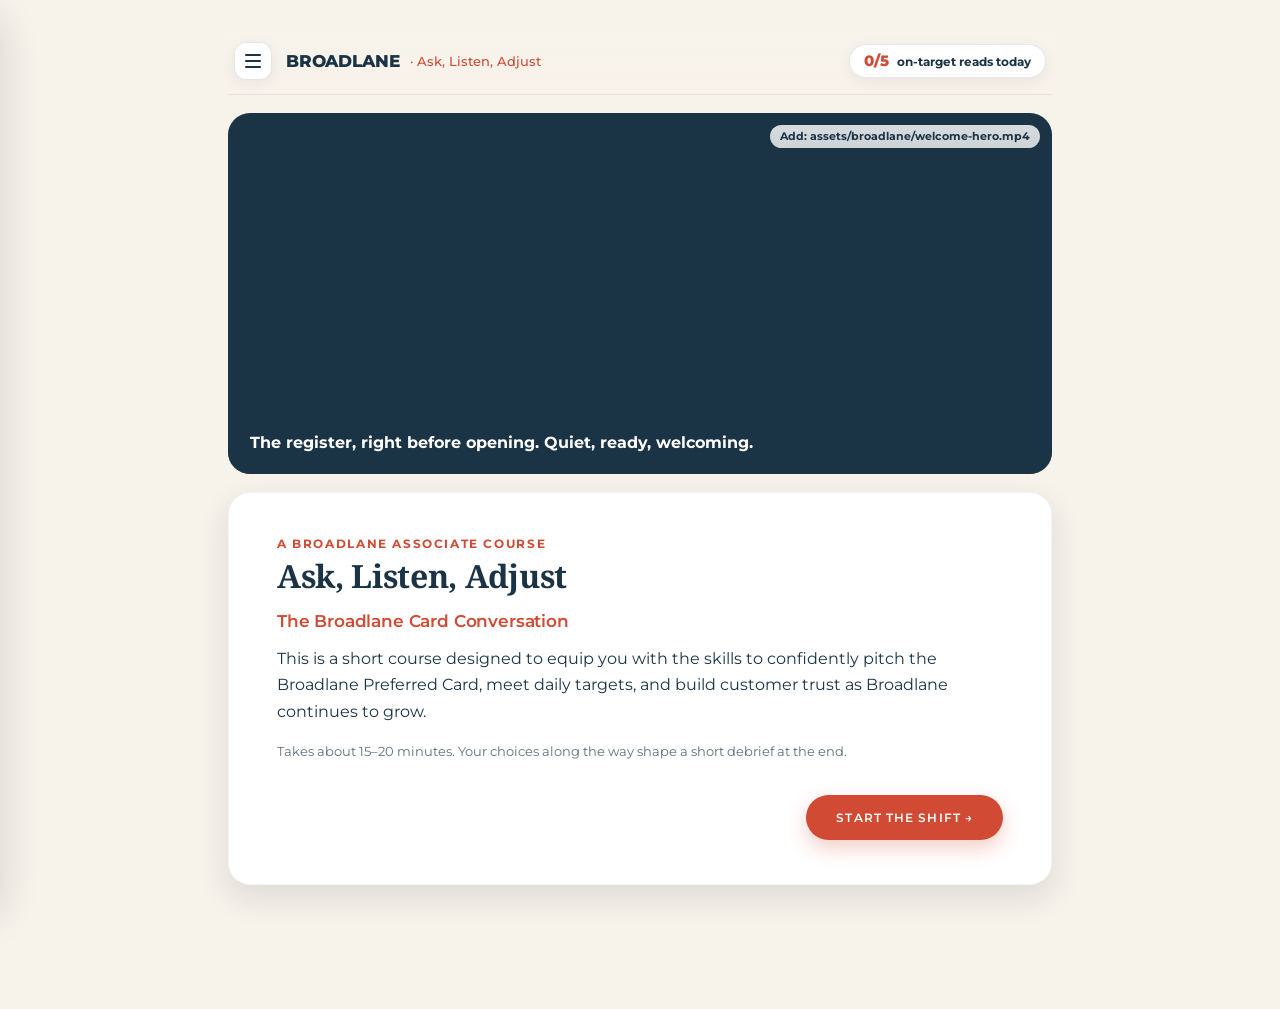
==== projects/Broadlane_Course_AskListenAdjust.html @ 00bd42bf "Add files via upload" ====
<!DOCTYPE html>
<html lang="en">
<head>
<meta charset="UTF-8">
<meta name="viewport" content="width=device-width, initial-scale=1.0">
<title>Ask, Listen, Adjust: The Broadlane Card Conversation</title>
<link rel="preconnect" href="https://fonts.googleapis.com">
<link href="https://fonts.googleapis.com/css2?family=Montserrat:ital,wght@0,400;0,500;0,600;0,700;0,800;1,500&family=Noto+Serif:wght@600;700&display=swap" rel="stylesheet">
<style>
/* ============================================================
   BROADLANE COURSE v2, rebuilt against Broadlane_Project.docx
   Brand tokens per Broadlane_BrandGuide.pdf, layout per the new
   storyboard's photo mockups (split customer/associate scenes,
   lettered A/B/C choices, inline check/X feedback, scored debrief).
   ============================================================ */
:root{
  --navy:#1A3445;
  --rust:#D14A34;
  --sky:#BCDDE9;
  --white:#FFFFFF;
  --grey-bg:#F2F2F2;
  --blush:#FCD9D5;
  --cream:#F7F2EA;
  --teal:#3E6B66;       /* design-extension accent, matches storyboard mockups' associate panels */
  --good:#5B7F63; --good-bg:#EEF3EC;   /* muted sage, correct-answer accent */
  --bad:#8C5A46; --bad-bg:#F5EEE9;     /* muted warm brown, restrained, same family as rust, non-alarming */
  --shadow: 0 12px 32px rgba(26,52,69,.12);
  --shadow-soft: 0 4px 14px rgba(26,52,69,.07);
  --shadow-lift: 0 16px 40px rgba(26,52,69,.16);
  --radius: 22px;      /* major containers, rounded, elevated language */
  --radius-md: 16px;   /* secondary containers */
  --radius-sm: 12px;   /* small elements: chips, thumbs, tags */
  --radius-pill: 999px;
  --font-display:'Noto Serif', serif;
  --font-body:'Montserrat', sans-serif;
}
*{box-sizing:border-box;}
html,body{margin:0;padding:0;}
body{ font-family:var(--font-body); color:var(--navy); background:var(--cream); }
h1,h2,h3{ font-family:var(--font-body); font-weight:700; letter-spacing:-.01em; margin:0 0 .5em; line-height:1.22;}
h2{ font-size:1.7rem; }
.serif-accent{ font-family:var(--font-display); font-weight:700; }
p{ line-height:1.65; margin:0 0 1em; }
button{ font-family:inherit; cursor:pointer; }
.eyebrow{ text-transform:uppercase; letter-spacing:.14em; font-size:.72rem; font-weight:700; color:var(--rust); display:block; margin-bottom:.5em;}
.rule{ width:44px; height:3px; background:var(--rust); border:none; margin:6px 0 16px; }

#app{ max-width:880px; margin:0 auto; padding:28px 28px 100px; }

/* Top bar, brand + hamburger toggle for the course nav drawer */
.progress-rail{
  position:sticky; top:0; z-index:10; display:flex; align-items:center; gap:14px;
  padding:14px 6px; margin-bottom:18px; background:linear-gradient(180deg, rgba(247,242,234,.98), rgba(247,242,234,.9));
  backdrop-filter: blur(6px); border-bottom:1px solid rgba(26,52,69,.08);
}
.hamburger-btn{
  flex:0 0 auto; display:flex; flex-direction:column; align-items:center; justify-content:center; gap:4px;
  width:38px; height:38px; border-radius:var(--radius-sm); background:var(--white); border:1px solid rgba(26,52,69,.12);
  box-shadow:var(--shadow-soft); transition:background .15s ease, box-shadow .15s ease;
}
.hamburger-btn:hover{ background:var(--cream); }
.hamburger-btn span{ display:block; width:16px; height:2px; border-radius:2px; background:var(--navy); }
.rail-brand{ display:flex; align-items:center; gap:10px; white-space:nowrap; }
.brand-logo{ display:block; flex:0 0 auto; height:26px; width:auto; }
.brand-logo-fallback{ display:none; font-family:var(--font-body); font-weight:800; font-size:1.05rem; letter-spacing:-.01em; color:var(--navy); }
.brand-sub{ font-weight:500; font-size:.82rem; color:var(--rust); }
@media (max-width:560px){ .brand-sub{ display:none; } }
.cards-counter{
  margin-left:auto; display:flex; align-items:center; gap:8px; background:var(--white); border:1px solid rgba(26,52,69,.1);
  border-radius:var(--radius-pill); padding:7px 14px; box-shadow:var(--shadow-soft); font-size:.76rem; font-weight:700; color:var(--navy); white-space:nowrap;
}
.cards-counter .count{ color:var(--rust); font-weight:800; font-size:.92rem; }
@media (max-width:480px){ .cards-counter .label-full{ display:none; } }

/* ---------- Course nav drawer, Rise-style left panel, toggled by the hamburger ---------- */
.rail-backdrop{
  position:fixed; inset:0; background:rgba(26,52,69,.42); opacity:0; pointer-events:none; z-index:19;
  transition:opacity .25s ease;
}
.rail-backdrop.open{ opacity:1; pointer-events:auto; }
.rail-drawer{
  position:fixed; top:0; left:0; bottom:0; width:320px; max-width:86vw; background:var(--white); z-index:20;
  box-shadow:var(--shadow-lift); border-radius:0 var(--radius) var(--radius) 0;
  display:flex; flex-direction:column; transform:translateX(-100%); transition:transform .3s cubic-bezier(.22,.9,.35,1);
}
.rail-drawer.open{ transform:translateX(0); }
.rail-drawer-header{
  display:flex; align-items:center; justify-content:space-between; padding:20px 20px 16px;
  border-bottom:1px solid rgba(26,52,69,.1); flex:0 0 auto;
}
.rail-drawer-title{ font-weight:800; font-size:.92rem; color:var(--navy); }
.rail-close-btn{
  width:30px; height:30px; border-radius:50%; background:rgba(26,52,69,.06); color:var(--navy);
  font-size:1rem; line-height:1; border:none; display:flex; align-items:center; justify-content:center;
}
.rail-close-btn:hover{ background:rgba(26,52,69,.12); }
.rail-steps{ display:flex; flex-direction:column; gap:4px; padding:14px; overflow-y:auto; }
.rail-item{
  display:flex; align-items:center; gap:12px; padding:12px 14px; border-radius:var(--radius-sm);
  font-size:.86rem; font-weight:600; color:rgba(26,52,69,.4); white-space:nowrap; cursor:pointer;
  border-left:3px solid transparent; transition:background .15s ease, color .15s ease;
}
.rail-item:hover{ background:rgba(26,52,69,.05); }
.rail-marker{
  flex:0 0 auto; width:24px; height:24px; border-radius:50%; display:flex; align-items:center; justify-content:center;
  font-size:.66rem; font-weight:800; background:rgba(26,52,69,.08); color:rgba(26,52,69,.42);
}
.rail-item.done{ color:var(--navy); cursor:pointer; }
.rail-item.done .rail-marker{ background:var(--good); color:var(--white); }
.rail-item.done:hover{ background:rgba(26,52,69,.05); }
.rail-item.current{ color:var(--rust); font-weight:800; background:rgba(209,74,52,.08); border-left-color:var(--rust); cursor:pointer; }
.rail-item.current .rail-marker{ background:var(--rust); color:var(--white); }
@media (max-width:680px){
  .rail-drawer{
    top:auto; left:0; right:0; bottom:0; width:auto; max-width:none; max-height:75vh;
    border-radius:var(--radius) var(--radius) 0 0; transform:translateY(100%);
  }
  .rail-drawer.open{ transform:translateY(0); }
}

.screen{ display:none; animation:fadeUp .4s ease; }
.screen.active{ display:block; }
@keyframes fadeUp{ from{opacity:0; transform:translateY(8px);} to{opacity:1; transform:none;} }

.card{ background:var(--white); border-radius:var(--radius); box-shadow:var(--shadow); border:1px solid rgba(26,52,69,.05); padding:44px 48px; margin-bottom:24px; }
.card.on-navy{ background:var(--navy); color:var(--white); border-color:var(--navy); }
.card.no-pad{ padding:0; overflow:hidden; }
@media (max-width:600px){ .card{ padding:30px 22px; border-radius:var(--radius-md); } }

.module-tag{
  display:block; text-transform:uppercase; letter-spacing:.13em; font-size:.7rem; font-weight:700; color:var(--rust);
  padding-bottom:12px; margin-bottom:26px; border-bottom:1px solid rgba(26,52,69,.12);
}
.module-tag .dot{ display:none; }

/* ---------- Background video slots ---------- */
.bg-video-wrap{ position:relative; width:100%; aspect-ratio:16/7; border-radius:var(--radius); overflow:hidden; margin-bottom:18px; background:var(--navy); }
.bg-video-wrap video{ width:100%; height:100%; object-fit:cover; display:block; opacity:.85; }
.bg-video-wrap .video-overlay{ position:absolute; inset:0; background:linear-gradient(180deg, rgba(26,52,69,.1), rgba(26,52,69,.78)); display:flex; align-items:flex-end; padding:22px; }
.bg-video-wrap .video-caption{ color:var(--white); font-weight:700; font-size:1rem; }
.bg-video-wrap .video-caption small{ display:block; font-weight:500; opacity:.85; font-size:.78rem; margin-top:4px; }
.asset-missing-badge{ position:absolute; top:12px; right:12px; background:rgba(255,255,255,.94); color:var(--navy); font-size:.66rem; font-weight:700; padding:5px 10px; border-radius:999px; }

/* ---------- Customer quote, rounded, elevated conversation moment (global card system) ---------- */
.photo-scene{
  display:flex; align-items:flex-start; gap:6px; background:var(--cream);
  border-radius:var(--radius-md); box-shadow:var(--shadow-soft);
  padding:22px 24px; margin:30px 0 32px;
}
.photo-scene .scene-icon{ display:none; }
.photo-scene p{
  font-family:var(--font-display); font-style:italic; font-weight:600; font-size:1.2rem; color:var(--navy);
  line-height:1.5; margin:0; flex:1 1 auto; min-width:0;
}
.photo-scene p strong{
  display:block; font-family:var(--font-body); font-style:normal; font-weight:700; text-transform:uppercase;
  font-size:.68rem; letter-spacing:.12em; color:var(--rust); margin-bottom:10px;
}

/* ---------- Photo placeholder duo (customer / associate) ---------- */
.photo-duo{ display:grid; grid-template-columns:1fr 1fr; gap:16px; margin-bottom:16px; }
.photo-slot{
  position:relative; border-radius:var(--radius-md); overflow:hidden; aspect-ratio:3/4; background:var(--sky);
  display:flex; align-items:flex-end; padding:0; box-shadow:var(--shadow-soft);
}
.photo-slot img{ width:100%; height:100%; object-fit:cover; display:block; }
.photo-slot .who-label{
  position:absolute; top:10px; left:10px; background:rgba(255,255,255,.92); color:var(--navy);
  font-size:.7rem; font-weight:800; letter-spacing:.05em; text-transform:uppercase; padding:4px 10px; border-radius:999px;
}
.photo-slot.customer .who-label{ color:var(--rust); }
.photo-slot.associate .who-label{ color:var(--teal); }
.photo-slot .missing-note{
  position:absolute; inset:0; display:flex; align-items:center; justify-content:center; text-align:center;
  color:var(--navy); font-size:.72rem; font-weight:700; padding:14px; background:rgba(255,255,255,.35);
}
.photo-slot .quote-bubble{
  background:rgba(255,255,255,.95); margin:10px; border-radius:10px; padding:10px 12px; font-weight:700; font-size:.85rem; font-style:italic;
}

/* ---------- Choice list, rounded, tactile answer cards (global interaction system) ---------- */
.choice-list{ display:flex; flex-direction:column; gap:14px; margin:28px 0; }
.choice-item{ position:relative; border-radius:var(--radius-md); overflow:visible; }
.choice{
  width:100%; text-align:left; display:flex; gap:16px; align-items:flex-start;
  background:var(--cream); border:1.5px solid transparent; border-radius:var(--radius-md);
  padding:20px 52px 20px 20px; font-size:.98rem; font-weight:400; color:var(--navy); line-height:1.55;
  box-shadow:var(--shadow-soft);
  transition: background .15s ease, border-color .15s ease, box-shadow .15s ease, transform .15s ease;
}
.choice:hover{ background:var(--white); box-shadow:var(--shadow-lift); transform:translateY(-2px); }
.choice .badge{
  flex:0 0 auto; width:26px; height:26px; margin-top:1px; border-radius:50%; background:var(--white); color:var(--navy);
  border:1.4px solid var(--navy); display:flex; align-items:center; justify-content:center; font-size:.7rem; font-weight:700;
}
.choice.picked{ background:var(--white); border-color:var(--navy); box-shadow:0 0 0 1px var(--navy), var(--shadow-soft); transform:none; }
.choice.picked.is-good{ border-color:var(--good); box-shadow:0 0 0 1px var(--good), var(--shadow-soft); }
.choice.picked.is-bad{ border-color:var(--bad); box-shadow:0 0 0 1px var(--bad), var(--shadow-soft); }
.choice.picked.is-good .badge{ background:var(--good); border-color:var(--good); color:var(--white); }
.choice.picked.is-bad .badge{ background:var(--bad); border-color:var(--bad); color:var(--white); }
.inline-feedback{
  margin:8px 0 0; padding:14px 18px; border-radius:var(--radius-sm); font-size:.87rem; font-weight:500; line-height:1.6; letter-spacing:.005em;
  display:none;
}
.inline-feedback.show{ display:block; animation:fadeUp .25s ease; }
.inline-feedback.is-good{ color:var(--good); background:var(--good-bg); }
.inline-feedback.is-bad{ color:var(--bad); background:var(--bad-bg); }

/* Buttons, compact, editorial, catalogue-style CTA */
.btn{ display:inline-flex; align-items:center; gap:8px; border:none; border-radius:var(--radius-pill); padding:15px 30px; font-weight:600; font-size:.76rem; text-transform:uppercase; letter-spacing:.09em; transition:transform .15s ease, box-shadow .15s ease, opacity .15s ease; }
.btn-primary{ background:var(--rust); color:var(--white); box-shadow:0 8px 20px rgba(209,74,52,.28); }
.btn-primary:hover:not(:disabled){ transform:translateY(-2px); box-shadow:0 12px 26px rgba(209,74,52,.34); }
.btn-primary:active:not(:disabled){ transform:translateY(0); }
.btn-primary:disabled{ background:#e7bcb0; cursor:not-allowed; box-shadow:none; }
.btn-ghost{ background:transparent; color:var(--navy); border:1.5px solid var(--navy); }
.btn-ghost:hover{ background:rgba(26,52,69,.06); transform:translateY(-2px); }
.btn:focus-visible{ outline:2px solid var(--navy); outline-offset:3px; }
.nav-row{ display:flex; justify-content:space-between; align-items:center; margin-top:32px; gap:12px; flex-wrap:wrap; }

.choice{ padding-right:20px; }

/* ---------- Editorial quote / label helpers (reused across M3–M5) ---------- */
.cust-quote{ font-family:var(--font-display); font-style:italic; font-weight:600; font-size:1.1rem; color:var(--navy); line-height:1.5; margin:14px 0 0; }
.section-label{ font-weight:700; font-size:.7rem; text-transform:uppercase; letter-spacing:.09em; color:var(--navy); opacity:.65; margin:0 0 10px; }

/* ---------- Inline image placeholder (Module 1, Module 5) ---------- */
.inline-image-slot{ position:relative; aspect-ratio:16/6; background:var(--sky); border-radius:4px; margin:14px 0 18px; overflow:hidden; }
.inline-image-slot .missing-note{ position:absolute; inset:0; display:flex; align-items:center; justify-content:center; text-align:center; font-size:.72rem; font-weight:700; color:var(--navy); padding:14px; }

/* ---------- Module 2, gamified checkout experience ---------- */
.checkout-panel{
  background:var(--cream); border-radius:var(--radius-md); box-shadow:var(--shadow-soft);
  padding:28px 30px; margin-bottom:22px;
}
.register-label{
  display:inline-block; font-weight:700; font-size:.7rem; text-transform:uppercase; letter-spacing:.09em;
  color:var(--rust); background:rgba(209,74,52,.1); padding:6px 14px; border-radius:var(--radius-pill); margin-bottom:16px;
}
.product-tray{ display:flex; flex-direction:column; }
.product-row{ display:flex; align-items:center; gap:16px; padding:14px 2px; border-bottom:1px solid rgba(26,52,69,.1); }
.product-row:last-child{ border-bottom:none; }
.product-thumb{
  position:relative; flex:0 0 auto; width:52px; height:52px; border-radius:var(--radius-sm); background:var(--white); box-shadow:0 2px 8px rgba(26,52,69,.09);
  display:flex; align-items:center; justify-content:center; font-size:.62rem; font-weight:800; letter-spacing:.06em; color:var(--navy); opacity:.4;
  text-align:center; line-height:1.2; overflow:hidden;
}
.product-thumb img{ width:100%; height:100%; object-fit:cover; display:block; }
.product-thumb .thumb-fallback{ position:absolute; inset:0; display:none; align-items:center; justify-content:center; }
.product-name{ flex:1; font-weight:600; font-size:.95rem; }
.product-price{ flex:0 0 auto; font-weight:700; font-size:.95rem; }
.tray-total{ display:flex; justify-content:space-between; align-items:center; padding:18px 2px 0; margin-top:10px; border-top:2px solid rgba(26,52,69,.12); }
.tray-total .label{ font-weight:700; font-size:.78rem; text-transform:uppercase; letter-spacing:.06em; opacity:.65; }
.tray-total .amount{ font-weight:800; font-size:1.5rem; color:var(--rust); }
.next-move-panel{
  background:var(--white); border:1.5px solid rgba(26,52,69,.08); border-radius:var(--radius-md);
  box-shadow:var(--shadow-soft); padding:26px 28px;
}
.next-move-label{ font-weight:700; font-size:.7rem; text-transform:uppercase; letter-spacing:.09em; color:var(--rust); margin:0 0 8px; }
.next-move-question{ font-weight:700; font-size:1.08rem; margin:0 0 18px; color:var(--navy); }

/* Tabs (Module 1, 3 tabs per mockup: Save More / How It Works / Your Benefits) */
.tabs{ display:flex; gap:6px; margin-bottom:0; }
.tab-btn{ background:var(--grey-bg); border:none; border-radius:10px 10px 0 0; padding:11px 16px; font-weight:700; font-size:.82rem; color:var(--navy); opacity:.55; }
.tab-btn.active{ background:var(--cream); opacity:1; }
.tab-panel{ display:none; background:var(--cream); border-radius:0 12px 12px 12px; padding:22px; border:1px solid var(--grey-bg); }
.tab-panel.active{ display:block; }
.tab-panel .step-row{ display:flex; gap:14px; align-items:flex-start; padding:12px 0; border-bottom:1px solid var(--grey-bg);}
.tab-panel .step-row:last-child{ border-bottom:none; }
.tab-panel .step-num{ flex:0 0 auto; width:34px; height:34px; border-radius:50%; background:var(--sky); color:var(--navy); display:flex; align-items:center; justify-content:center; font-weight:800; font-size:.85rem;}
.benefit-block{ border-radius:var(--radius-md); padding:16px 18px; margin-bottom:12px; }
.benefit-block.tag-25{ background:var(--sky); }
.benefit-block.tag-rewards{ background:var(--blush); }
.benefit-block.tag-growth{ background:var(--sky); }
.benefit-block.tag-goal{ background:var(--blush); }

/* Module 3A build-a-line */
.chip-bank{ display:flex; flex-wrap:wrap; gap:8px; margin:12px 0; }
.chip{ background:var(--sky); border:none; border-radius:999px; padding:9px 15px; font-weight:700; font-size:.8rem; }
.chip.used{ opacity:.3; }
.built-line{ min-height:54px; background:var(--grey-bg); border-radius:12px; padding:14px 16px; font-weight:600; font-style:italic; margin-bottom:10px; }

/* Module 4, customer story two-panel */
.story-grid{ display:grid; grid-template-columns:1fr 1fr; gap:0; border-radius:var(--radius); overflow:hidden; box-shadow:var(--shadow); margin-bottom:18px; background:var(--white);}
.story-left{ background:var(--cream); padding:32px 30px; }
.story-right{ background:var(--white); padding:0; border-left:1px solid rgba(26,52,69,.08); }
.story-right .panel-head, .panel-head{
  background:var(--rust); color:var(--white); font-weight:800; text-transform:uppercase; letter-spacing:.05em; font-size:.82rem;
  display:flex; align-items:center; gap:10px; padding:16px 24px; border-radius:var(--radius-md);
  box-shadow:0 8px 20px rgba(209,74,52,.22); margin-bottom:28px;
}
.story-right .panel-body{ padding:32px 30px; }
.story-scenario-tag{ display:inline-block; background:var(--navy); color:var(--white); font-size:.7rem; font-weight:800; padding:7px 14px; border-radius:var(--radius-pill); margin-bottom:14px;}
.story-photo-slot{ position:relative; border-radius:var(--radius-md); overflow:hidden; aspect-ratio:3/4; background:var(--sky); margin-bottom:14px; box-shadow:var(--shadow-soft); }
.story-photo-slot .missing-note{ position:absolute; inset:0; display:flex; align-items:center; justify-content:center; text-align:center; font-size:.72rem; font-weight:700; padding:14px; }
.customer-context{ font-size:.78rem; font-weight:600; color:var(--navy); opacity:.6; margin:12px 0 0; line-height:1.5; }
.customer-name-bar{ background:var(--navy); color:var(--white); padding:16px 22px; display:flex; align-items:center; justify-content:space-between; }
.story-right h2{ font-size:1.3rem; margin-bottom:20px; }
@media (max-width:680px){ .story-grid{ grid-template-columns:1fr; } .story-right{ border-left:none; border-top:1px solid rgba(26,52,69,.08); } .photo-duo{ grid-template-columns:1fr; } }

/* ---------- Module 4/5, customer scenario panel (pale-blue elevated surface) ---------- */
.scenario-panel{
  background:rgba(188,221,233,.34); border-radius:var(--radius-md); padding:26px 28px; margin-bottom:26px;
}
.scenario-grid{ display:grid; grid-template-columns:190px 1fr; gap:28px; align-items:flex-start; }
@media (max-width:600px){
  .scenario-grid{ grid-template-columns:1fr; }
  .scenario-grid .story-photo-slot{ max-width:220px; margin:0 auto; }
}
.outcome-note{
  display:flex; align-items:flex-start; gap:10px; margin-top:18px; background:var(--sky);
  border-radius:var(--radius-md); padding:16px 18px; font-weight:600; box-shadow:var(--shadow-soft);
}

/* Module 5 slider */
.slider-wrap{ margin:20px 0; }
.slider-wrap input[type=range]{ width:100%; accent-color:var(--rust); }
.slider-labels{ display:flex; justify-content:space-between; font-size:.78rem; font-weight:700; color:var(--navy); opacity:.7; margin-top:4px;}
.slider-readout{ text-align:center; font-weight:800; font-size:1.05rem; margin-top:10px; color:var(--rust); }

/* Debrief, THE SHIFT, scored dial (fixed for text overlap/clipping: dial verdict kept inside the
   ring's clear space, breakdown labels wrap instead of overflowing, no forced fixed heights) */
.dial-wrap{ display:flex; gap:24px; align-items:flex-start; flex-wrap:wrap; }
.dial{ position:relative; width:232px; height:232px; flex:0 0 auto; }
.dial svg{ width:100%; height:100%; }
.dial-center{ position:absolute; inset:0; display:flex; flex-direction:column; align-items:center; justify-content:center; padding:0 20px; text-align:center; }
.dial-score{ font-size:2.1rem; font-weight:800; color:var(--navy); line-height:1.1; }
.dial-outof{ font-size:.68rem; font-weight:700; opacity:.6; text-transform:uppercase; margin-top:2px; }
.dial-verdict{ color:var(--rust); font-weight:800; margin-top:8px; font-size:.82rem; line-height:1.35; max-width:122px; }
.breakdown-list{ flex:1; min-width:240px; display:flex; flex-direction:column; gap:10px; }
.breakdown-row{ position:relative; display:flex; flex-direction:column; gap:8px; padding:14px 16px; background:var(--navy); color:var(--white); border-radius:var(--radius-sm); box-shadow:var(--shadow-soft); font-size:.86rem; font-weight:700; }
.breakdown-row .row-top{ display:flex; align-items:center; gap:12px; position:relative; z-index:1; }
.breakdown-row .icon{ flex:0 0 auto; width:22px; text-align:center; }
.breakdown-row .label{ flex:1 1 auto; min-width:0; line-height:1.35; }
.breakdown-row .pct{ flex:0 0 auto; margin-left:auto; color:var(--sky); font-weight:800; padding-left:8px; }
.breakdown-row .bar-track{ height:4px; background:rgba(255,255,255,.16); border-radius:2px; overflow:hidden; }
.breakdown-row .bar-fill{ height:100%; width:0%; background:var(--rust); border-radius:2px; transition:width 1s cubic-bezier(.22,.9,.35,1); }
.approach-cols{ display:grid; grid-template-columns:1fr 1fr; gap:16px; margin-top:20px; align-items:start; }
.approach-col{ border-radius:var(--radius-md); padding:20px 22px; min-height:0; }
.approach-col.good{ background:var(--good-bg); }
.approach-col.grow{ background:var(--bad-bg); }
.approach-col h3{ font-size:.8rem; text-transform:uppercase; letter-spacing:.06em; margin-bottom:8px; }
.approach-col.good h3{ color:var(--good); }
.approach-col.grow h3{ color:var(--bad); }
.approach-col p{ font-size:.9rem; line-height:1.6; margin:0; }
.approach-col.good p{ color:var(--good); }
.approach-col.grow p{ color:var(--bad); }
@media (max-width:680px){ .approach-cols{ grid-template-columns:1fr; } }
@media (max-width:460px){ .dial-wrap{ justify-content:center; } .dial{ margin:0 auto; } }

/* One Cue, interactive selection activity */
.cue-table{ border-radius:var(--radius-md); overflow:hidden; box-shadow:var(--shadow); margin:18px 0; }
.cue-table-head{ display:grid; grid-template-columns:1fr 1fr; }
.cue-table-head div{ padding:13px 18px; font-weight:800; font-size:.78rem; text-transform:uppercase; letter-spacing:.04em; color:var(--white); }
.cue-table-head .h1{ background:var(--rust); }
.cue-table-head .h2{ background:var(--navy); }
.cue-row{
  display:grid; grid-template-columns:1fr 1fr; background:var(--white); border-bottom:1px solid var(--grey-bg);
  cursor:pointer; border-left:3px solid transparent; transition:background .15s ease, border-color .15s ease;
}
.cue-row:hover{ background:rgba(26,52,69,.035); }
.cue-row > div{ padding:16px 18px; font-size:.86rem; position:relative; }
.cue-row .situation{ font-weight:700; }
.cue-row .action{ font-weight:500; background:var(--cream); }
.cue-row.selected{ border-left-color:var(--rust); }
.cue-row.selected .situation::before{ content:'✓ '; color:var(--rust); font-weight:800; }
.cue-row.selected .action{ background:var(--blush); }
.cue-confirm{
  display:none; background:var(--white); border:1px solid rgba(26,52,69,.12); border-left:3px solid var(--rust);
  border-radius:4px; padding:22px 24px; margin-top:18px;
}
.cue-confirm.show{ display:block; animation:fadeUp .3s ease; }
.cue-confirm-text{ font-family:var(--font-display); font-style:italic; font-weight:600; font-size:1.05rem; margin:0; }

.helper-text{ font-size:.82rem; opacity:.7; }
.end-scene{ text-align:center; padding:44px 20px; }

/* ---------- Why This Matters, fact callout ---------- */
.fact-callout{ display:flex; flex-direction:column; gap:14px; margin:26px 0 8px; }
.fact-item{
  display:flex; gap:16px; align-items:flex-start; background:var(--cream); border-radius:var(--radius-md);
  padding:18px 20px; box-shadow:var(--shadow-soft);
}
.fact-item .fact-num{
  flex:0 0 auto; width:34px; height:34px; border-radius:50%; background:var(--white); color:var(--navy);
  border:1.5px solid var(--navy); display:flex; align-items:center; justify-content:center; font-weight:800; font-size:.9rem;
}
.fact-item p{ margin:0; line-height:1.6; }
.fact-item strong{ font-weight:800; }
.fact-item.emphasis{ background:var(--navy); box-shadow:var(--shadow); }
.fact-item.emphasis .fact-num{ background:var(--rust); border-color:var(--rust); color:var(--white); }
.fact-item.emphasis p{ color:var(--white); }

/* ---------- Why This Matters, one cohesive story flow: headline -> stat -> bridge -> Brenda invite ---------- */
.story-stat{
  display:flex; align-items:flex-start; gap:22px; margin:30px 0 24px; padding-left:22px;
  border-left:3px solid var(--rust);
}
.story-stat-num{
  font-family:var(--font-display); font-weight:700; font-size:3.4rem; line-height:.85; color:var(--rust); flex:0 0 auto;
}
.story-stat-copy{ padding-top:6px; min-width:0; }
.story-stat-label{
  display:block; font-size:.7rem; text-transform:uppercase; letter-spacing:.1em; color:var(--navy); opacity:.55;
  font-weight:700; margin-bottom:6px;
}
.story-stat-copy p{ margin:0; line-height:1.6; }
.story-bridge{ margin:0 0 28px; color:var(--navy); opacity:.88; line-height:1.65; }
@media (max-width:520px){ .story-stat{ gap:14px; padding-left:16px; } .story-stat-num{ font-size:2.6rem; } }

.brenda-invite{ background:var(--navy); border-radius:var(--radius-md); padding:26px 28px; box-shadow:var(--shadow); }
.brenda-invite-text{
  font-family:var(--font-display); font-style:italic; font-weight:600; font-size:1.06rem; color:var(--white);
  margin:0; line-height:1.55;
}
.brenda-invite-action{ margin-top:22px; display:flex; justify-content:flex-end; }
@media (max-width:520px){ .brenda-invite{ padding:22px 20px; } .brenda-invite-action{ justify-content:stretch; } .brenda-invite-action .btn{ width:100%; justify-content:center; } }

/* ---------- The Shift, two-zone debrief: persistent Brenda column + dashboard content ---------- */
.shift-debrief{ display:flex; align-items:stretch; }
.shift-debrief-brenda{
  flex:0 0 30%; background:var(--navy); padding:32px 26px; display:flex; flex-direction:column; gap:16px;
}
.shift-debrief-avatar{
  width:100%; aspect-ratio:3/4; border-radius:var(--radius-md); overflow:hidden; box-shadow:var(--shadow-soft);
  background:var(--sky); position:relative;
}
.shift-debrief-avatar img{ width:100%; height:100%; object-fit:cover; display:block; }
.shift-debrief-avatar .missing-note{
  position:absolute; inset:0; display:none; align-items:center; justify-content:center; text-align:center;
  font-size:.62rem; font-weight:700; color:var(--navy); padding:10px; line-height:1.2; background:var(--sky);
}
.shift-debrief-name{ font-weight:800; font-size:1.05rem; color:var(--white); }
.shift-debrief-role{ font-size:.72rem; font-weight:700; text-transform:uppercase; letter-spacing:.08em; color:var(--rust); margin-top:3px; }
.shift-debrief-quote{
  font-family:var(--font-display); font-style:italic; font-weight:600; font-size:1rem; color:var(--white);
  opacity:.92; line-height:1.58; margin:2px 0 0; padding-top:14px; border-top:1px solid rgba(255,255,255,.14);
}
.shift-debrief-content{ flex:1 1 auto; min-width:0; padding:32px 34px; }
.shift-debrief-head{ display:flex; align-items:flex-start; justify-content:space-between; gap:16px; flex-wrap:wrap; margin-bottom:22px; }
.shift-debrief-content .dial{ width:184px; height:184px; }
.shift-debrief-content .dial-wrap{ gap:20px; }
@media (max-width:760px){
  .shift-debrief{ flex-direction:column; }
  .shift-debrief-brenda{ flex:0 0 auto; flex-direction:row; align-items:center; padding:22px 20px; }
  .shift-debrief-avatar{ width:74px; aspect-ratio:1/1; border-radius:50%; flex:0 0 auto; }
  .shift-debrief-quote{ border-top:none; padding-top:0; font-size:.9rem; }
  .shift-debrief-content{ padding:26px 22px; }
}

/* ---------- Mentor banner, reusable Brenda intro strip (Your One Cue) ---------- */
.status-pill{
  display:inline-flex; align-items:center; gap:7px; background:var(--blush); color:var(--rust); font-size:.72rem;
  font-weight:700; padding:7px 15px; border-radius:var(--radius-pill); white-space:nowrap; flex:0 0 auto;
}
.status-pill .dot{ width:6px; height:6px; border-radius:50%; background:var(--rust); }
.mentor-banner{
  display:flex; align-items:center; gap:20px; background:linear-gradient(90deg, var(--cream), rgba(247,242,234,.35));
  border-left:4px solid var(--rust); border-radius:var(--radius-md); padding:20px 26px; margin:24px 0 4px;
  box-shadow:var(--shadow-soft);
}
.mentor-banner .avatar-wrap{ position:relative; flex:0 0 auto; width:72px; height:72px; }
.mentor-banner .avatar-wrap img{ width:100%; height:100%; border-radius:50%; object-fit:cover; display:block; box-shadow:var(--shadow-soft); }
.mentor-banner .avatar-wrap .missing-note{
  position:absolute; inset:0; border-radius:50%; display:flex; align-items:center; justify-content:center;
  text-align:center; font-size:.48rem; font-weight:700; color:var(--navy); background:var(--sky); padding:4px; line-height:1.15;
}
.mentor-banner .manager-badge{
  position:absolute; bottom:-4px; left:50%; transform:translateX(-50%); background:var(--rust); color:var(--white);
  font-size:.55rem; font-weight:800; text-transform:uppercase; letter-spacing:.05em; padding:3px 10px;
  border-radius:var(--radius-pill); white-space:nowrap; box-shadow:0 2px 6px rgba(209,74,52,.35);
}
.mentor-banner .banner-body{ min-width:0; flex:1 1 auto; }
.mentor-banner .banner-name{ font-weight:800; font-size:.92rem; color:var(--navy); }
.mentor-banner .banner-name span{ font-weight:600; opacity:.6; font-size:.78rem; margin-left:6px; }
.mentor-banner .banner-quote{
  font-family:var(--font-display); font-style:italic; font-weight:600; font-size:1.05rem; color:var(--navy);
  margin:6px 0 0; line-height:1.55;
}
@media (max-width:560px){ .mentor-banner{ flex-direction:column; align-items:flex-start; text-align:left; gap:14px; } }

/* ---------- Briefing with Brenda: persistent portrait column + briefing column ---------- */
/* Colors/type scoped to this screen only, per the "screen-specific" brief; rest of the course keeps its palette. */
.brenda-chat-card{
  --b-navy:#0D2238; --b-coral:#E53935; --b-beige:#F5EEE4; --b-gray:#E4E8E8;
  display:flex; align-items:stretch;
}
.brenda-chat-presence{
  flex:0 0 40%; background:var(--b-navy); padding:0; display:flex; flex-direction:column; min-width:0;
}
.brenda-chat-portrait{
  position:relative; width:100%; flex:1 1 auto; min-height:280px; overflow:hidden; background:var(--sky);
}
.brenda-chat-portrait img{ width:100%; height:100%; object-fit:cover; display:block; }
.brenda-chat-portrait .missing-note{
  position:absolute; inset:0; display:none; align-items:center; justify-content:center; text-align:center;
  font-family:var(--font-body); font-size:.6rem; font-weight:700; color:var(--b-navy); padding:10px; line-height:1.2; background:var(--sky);
}
.brenda-chat-presence-body{ flex:0 0 auto; padding:22px 26px 28px; }
.brenda-chat-presence-name{
  font-family:var(--font-body); font-weight:700; text-transform:uppercase; letter-spacing:.03em; font-size:1.08rem; color:var(--white);
}
.brenda-chat-presence-role{
  font-family:var(--font-body); font-size:.72rem; font-weight:700; text-transform:uppercase; letter-spacing:.09em; color:var(--b-coral); margin-top:4px;
}
.brenda-chat-presence-line{
  font-family:var(--font-body); font-weight:400; font-size:.84rem; color:var(--white); opacity:.75; line-height:1.55; margin:16px 0 0;
  padding-top:16px; border-top:1px solid rgba(255,255,255,.16);
}
/* ---- Briefing column: eyebrow + intro box, a single cohesive list, Brenda's sign-off with narration, a button ---- */
.brenda-briefing{ flex:1 1 auto; min-width:0; display:flex; flex-direction:column; padding:38px 40px 32px; }
.briefing-eyebrow{
  font-family:var(--font-body); font-weight:700; text-transform:uppercase; letter-spacing:.13em; font-size:.7rem; color:var(--b-coral);
  display:block; margin-bottom:10px;
}
.briefing-intro-box{ background:var(--b-beige); border-radius:var(--radius-md); padding:20px 24px; }
.briefing-intro{
  font-family:var(--font-display); font-weight:600; color:var(--b-navy); font-size:1.18rem; line-height:1.45; margin:0;
}
.briefing-list{ display:flex; flex-direction:column; margin-top:26px; }
.briefing-item{
  display:flex; align-items:center; gap:18px; padding:20px 2px;
  border-top:1px solid var(--b-gray);
}
.briefing-item:first-child{ border-top:none; padding-top:8px; }
.briefing-num{
  flex:0 0 auto; width:30px; font-family:var(--font-display); font-weight:700; font-size:1.15rem; color:var(--b-coral);
}
.briefing-body{ flex:1 1 auto; min-width:0; }
.briefing-heading{
  font-family:var(--font-body); font-weight:700; text-transform:uppercase; letter-spacing:.04em; font-size:.82rem; color:var(--b-navy); margin:0 0 4px;
}
.briefing-sub{ font-family:var(--font-body); font-weight:400; font-size:.92rem; color:var(--b-navy); opacity:.66; line-height:1.5; margin:0; }
.briefing-icon-circle{
  flex:0 0 auto; width:40px; height:40px; border-radius:50%; background:var(--b-beige);
  display:flex; align-items:center; justify-content:center;
}
.briefing-icon-circle svg{ width:18px; height:18px; color:var(--b-navy); opacity:.8; }
/* ---- Sign-off: a plain callout, styled like the intro box, stacked above Continue ---- */
.briefing-close-box{
  background:var(--b-beige); border-radius:var(--radius-md); padding:18px 22px; margin-top:28px;
}
.briefing-close-msg{
  margin:0; font-family:var(--font-display); font-weight:600; font-size:.96rem; color:var(--b-navy); line-height:1.5;
}
.briefing-footer-v2{ margin-top:20px; display:flex; justify-content:flex-end; }
.briefing-audio-top{ margin-bottom:22px; }
.briefing-audio{
  flex:0 0 auto; display:flex; align-items:center; gap:9px; background:var(--b-beige); border-radius:var(--radius-pill);
  padding:5px 16px 5px 5px;
}
.briefing-audio-btn{
  flex:0 0 auto; width:30px; height:30px; border-radius:50%; background:var(--b-coral); color:var(--white);
  display:flex; align-items:center; justify-content:center; border:none; padding:0; transition:transform .15s ease;
}
.briefing-audio-btn:hover{ transform:scale(1.06); }
.briefing-audio-btn svg{ width:12px; height:12px; }
.briefing-audio-btn .icon-play{ margin-left:1px; }
.briefing-audio-label{
  font-family:var(--font-body); font-weight:700; font-size:.66rem; text-transform:uppercase; letter-spacing:.06em; color:var(--b-navy);
  opacity:.68; white-space:nowrap;
}
.briefing-continue-btn{
  flex:0 0 auto; background:var(--b-coral); box-shadow:0 8px 20px rgba(229,57,53,.28);
}
@media (max-width:760px){
  .brenda-chat-card{ flex-direction:column; }
  .brenda-chat-presence{ flex:0 0 auto; flex-direction:row; align-items:center; padding:20px; gap:16px; }
  .brenda-chat-portrait{ width:72px; height:72px; min-height:0; flex:0 0 auto; border-radius:50%; }
  .brenda-chat-presence-body{ padding:0; }
  .brenda-chat-presence-line{ display:none; }
  .brenda-briefing{ padding:26px 22px 24px; }
}

/* ---------- Debrief closing quote, speaker attribution ---------- */

</style>
</head>
<body>
<div id="app">
  <nav class="progress-rail">
    <button class="hamburger-btn" id="railToggle" aria-label="Open course menu" aria-expanded="false" aria-controls="railDrawer">
      <span></span><span></span><span></span>
    </button>
    <div class="rail-brand">
      <img class="brand-logo" src="assets/broadlane/broadlane-logo.png" alt="Broadlane" onerror="this.style.display='none'; this.nextElementSibling.style.display='inline';">
      <span class="brand-logo-fallback">BROADLANE</span>
      <span class="brand-sub">&middot; Ask, Listen, Adjust</span>
    </div>
    <div class="cards-counter" aria-live="polite">
      <span class="count" id="cardsCounter">0/0</span>
      <span class="label-full">on-target reads today</span>
    </div>
  </nav>
  <div class="rail-backdrop" id="railBackdrop"></div>
  <aside class="rail-drawer" id="railDrawer" aria-hidden="true">
    <div class="rail-drawer-header">
      <span class="rail-drawer-title">Course Menu</span>
      <button class="rail-close-btn" id="railClose" aria-label="Close menu">&times;</button>
    </div>
    <div class="rail-steps" id="railSteps"></div>
  </aside>
  <div id="screens">

    <!-- ===== WELCOME ===== -->
    <section class="screen" data-screen="welcome">
      <div class="bg-video-wrap">
        <!-- VIDEO SLOT: welcome-hero.mp4, the register right before opening, quiet/warm morning light -->
        <video autoplay muted loop playsinline><source src="assets/broadlane/welcome-hero.mp4" type="video/mp4"></video>
        <span class="asset-missing-badge">Add: assets/broadlane/welcome-hero.mp4</span>
        <div class="video-overlay"><div class="video-caption">The register, right before opening. Quiet, ready, welcoming.</div></div>
      </div>
      <div class="card">
        <span class="eyebrow">A Broadlane Associate Course</span>
        <h1 class="serif-accent" style="font-size:2rem;">Ask, Listen, Adjust</h1>
        <h2 style="font-size:1.05rem; font-weight:600; color:var(--rust); margin-bottom:14px;">The Broadlane Card Conversation</h2>
        <p>This is a short course designed to equip you with the skills to confidently pitch the Broadlane Preferred Card, meet daily targets, and build customer trust as Broadlane continues to grow.</p>
        <p class="helper-text">Takes about 15–20 minutes. Your choices along the way shape a short debrief at the end.</p>
        <div class="nav-row" style="justify-content:flex-end;"><button class="btn btn-primary" data-next>Start the shift →</button></div>
      </div>
    </section>

    <section class="screen" data-screen="welcome-context">
      <div class="card">
        <span class="eyebrow">Why This Matters</span>
        <h2>Every card is a small decision with a bigger ripple.</h2>
        <div class="story-stat">
          <span class="story-stat-num">24</span>
          <div class="story-stat-copy">
            <span class="story-stat-label">New stores opening this year</span>
            <p>Broadlane is opening two dozen new stores this year, at a time when many major retail names are struggling.</p>
          </div>
        </div>
        <p class="story-bridge">That kind of growth depends on customers having reasons to come back. The Preferred Card is one of the ways Broadlane builds that relationship, value today, and a reason to keep shopping with us. That's where you come in.</p>
        <div class="brenda-invite">
          <p class="brenda-invite-text">Before you hit the floor, let's talk about what this means for your shift.</p>
        </div>
        <div class="brenda-invite-action"><button class="btn btn-primary" data-next>Continue →</button></div>
      </div>
    </section>

    <!-- ===== BRIEFING WITH BRENDA ===== -->
    <section class="screen" data-screen="welcome-brenda-chat">
      <div class="module-tag"><span class="dot"></span>Why This Matters · Briefing with Brenda</div>
      <div class="card no-pad brenda-chat-card">
        <div class="brenda-chat-presence">
          <div class="brenda-chat-portrait">
            <img src="assets/broadlane/brenda-avatar.png" alt="" onerror="this.style.display='none'; this.nextElementSibling.style.display='flex';">
            <div class="missing-note" style="display:none;">ADD PHOTO<br>assets/broadlane/brenda-avatar.png</div>
          </div>
          <div class="brenda-chat-presence-body">
            <div class="brenda-chat-presence-name">Brenda</div>
            <div class="brenda-chat-presence-role">Assistant Manager</div>
            <p class="brenda-chat-presence-line">Here to help you connect Broadlane's goals to your role.</p>
          </div>
        </div>
        <div class="brenda-briefing">
          <div class="briefing-audio briefing-audio-top" data-audio-player data-audio-src="assets/broadlane/welcome-brenda-briefing.mp3">
            <button type="button" class="briefing-audio-btn" data-audio-toggle aria-label="Play audio" aria-pressed="false">
              <svg class="icon-play" viewBox="0 0 24 24" fill="currentColor"><path d="M8 5.5v13l11-6.5z"/></svg>
            </button>
            <span class="briefing-audio-label">Play audio</span>
          </div>
          <span class="briefing-eyebrow">Before You Hit The Floor</span>
          <div class="briefing-intro-box">
            <p class="briefing-intro">Here's what I want you to keep in mind before you hit the floor.</p>
          </div>
          <div class="briefing-list">
            <div class="briefing-item">
              <span class="briefing-num">01</span>
              <div class="briefing-body">
                <p class="briefing-heading">The Target</p>
                <p class="briefing-sub">Five Preferred Cards per shift.</p>
              </div>
              <span class="briefing-icon-circle" aria-hidden="true">
                <svg viewBox="0 0 24 24" fill="none" stroke="currentColor" stroke-width="1.6"><circle cx="12" cy="12" r="8.5"/><circle cx="12" cy="12" r="4.5"/><circle cx="12" cy="12" r="1"/></svg>
              </span>
            </div>
            <div class="briefing-item">
              <span class="briefing-num">02</span>
              <div class="briefing-body">
                <p class="briefing-heading">The Approach</p>
                <p class="briefing-sub">That doesn't mean asking every customer.</p>
              </div>
              <span class="briefing-icon-circle" aria-hidden="true">
                <svg viewBox="0 0 24 24" fill="none" stroke="currentColor" stroke-width="1.6"><path d="M4 6h16M4 12h10M4 18h13"/></svg>
              </span>
            </div>
            <div class="briefing-item">
              <span class="briefing-num">03</span>
              <div class="briefing-body">
                <p class="briefing-heading">The Skill</p>
                <p class="briefing-sub">It's about noticing when the conversation makes sense — and knowing what to say.</p>
              </div>
              <span class="briefing-icon-circle" aria-hidden="true">
                <svg viewBox="0 0 24 24" fill="none" stroke="currentColor" stroke-width="1.6"><path d="M2 12s3.8-6.5 10-6.5S22 12 22 12s-3.8 6.5-10 6.5S2 12 2 12z"/><circle cx="12" cy="12" r="2.6"/></svg>
              </span>
            </div>
          </div>
          <div class="briefing-close-box">
            <p class="briefing-close-msg">You'll get to try this yourself in a minute. Let's see how you'd handle it.</p>
          </div>
          <div class="briefing-footer-v2">
            <button class="btn btn-primary briefing-continue-btn" data-next>Continue →</button>
          </div>
        </div>
      </div>
    </section>

    <!-- ===== MODULE 1, KNOW THE CARD ===== -->
    <section class="screen" data-screen="m1-intro">
      <div class="module-tag"><span class="dot"></span>Module 1 · Know the Card</div>
      <div class="card">
        <h2>Before you can talk about it, know it.</h2>
        <p>A customer's about to ask you something about the card. Let's make sure you've got warm, simple answers ready.</p>
        <div class="photo-scene" data-audio-auto="assets/broadlane/m1-intro-customer.mp3"><p style="margin:0;"><strong>Customer</strong> — "Oh, what's this card you guys have?"</p></div>
        <div class="nav-row"><span></span><button class="btn btn-primary" data-next>See the card details →</button></div>
      </div>
    </section>

    <section class="screen" data-screen="m1-tabs">
      <div class="module-tag"><span class="dot"></span>Module 1 · Know the Card</div>
      <div class="card no-pad" style="padding:28px 26px;">
        <h2>The Broadlane Preferred Card</h2>
        <div class="tabs">
          <button class="tab-btn active" data-tab="save">Save More</button>
          <button class="tab-btn" data-tab="works">How It Works</button>
          <button class="tab-btn" data-tab="benefits">Your Benefits</button>
        </div>
        <div class="tab-panel active" data-tab-panel="save">
          <span class="eyebrow">Broadlane Preferred Card</span>
          <h2 class="serif-accent" style="font-size:1.4rem;">Save More on Every Visit</h2>
          <div class="inline-image-slot">
            <div class="missing-note">ADD IMAGE<br>assets/broadlane/m1-save-more.png<br><small>Preferred Card product shot or lifestyle image</small></div>
          </div>
        </div>
        <div class="tab-panel" data-tab-panel="works">
          <div class="eyebrow" style="margin-bottom:14px;">02 How It Works</div>
          <div class="step-row"><div class="step-num">01</div><div><strong>Open</strong><p style="margin:2px 0 0;">Sign up for your Broadlane Preferred Card in-store or online. It's quick and easy.</p></div></div>
          <div class="step-row"><div class="step-num">02</div><div><strong>Shop</strong><p style="margin:2px 0 0;">Use your card every time you shop at Broadlane.</p></div></div>
          <div class="step-row"><div class="step-num">03</div><div><strong>Earn &amp; Redeem</strong><p style="margin:2px 0 0;">Earn points and coupons with every purchase and redeem for rewards that give you more.</p></div></div>
        </div>
        <div class="tab-panel" data-tab-panel="benefits">
          <div class="eyebrow" style="margin-bottom:14px;">03 Your Benefits</div>
          <div class="benefit-block tag-25"><strong>$25 Off Today</strong><p style="margin:4px 0 0;">Open a Preferred Card today and take $25 off what's in your basket right now.</p></div>
          <div class="benefit-block tag-rewards"><strong>Rewards That Keep Giving</strong><p style="margin:4px 0 0;">Every time you shop with us after that, you'll be earning coupons and points that turn into cash back, a little something extra for the moments ahead.</p></div>
        </div>
        <div class="nav-row"><span></span><button class="btn btn-primary" data-next>Got it →</button></div>
      </div>
    </section>

    <section class="screen" data-screen="m1-quiz">
      <div class="module-tag"><span class="dot"></span>Module 1 · Quick Check</div>
      <div class="card">
        <h2>Quick check</h2>
        <div class="photo-scene" data-audio-auto="assets/broadlane/m1-quiz-customer.mp3"><p style="margin:0;"><strong>Customer</strong> — "Does the $25 off apply next time I shop too?"</p></div>
        <div class="choice-list" data-single-select="m1-quiz" data-category="pitch" data-scored="true">
          <div class="choice-item">
            <button class="choice" data-value="today-only" data-good="true"><span class="badge">A</span><span>"The $25 is just for today. After that, it's all about the rewards program building up."</span></button>
            <div class="inline-feedback" data-feedback-for="today-only"></div>
          </div>
          <div class="choice-item">
            <button class="choice" data-value="every-time" data-good="false"><span class="badge">B</span><span>"Yep, every time you shop!"</span></button>
            <div class="inline-feedback" data-feedback-for="every-time"></div>
          </div>
        </div>
        <div class="nav-row"><span></span><button class="btn btn-primary" data-next disabled data-requires="m1-quiz">Continue to the floor →</button></div>
      </div>
    </section>

    <!-- ===== MODULE 2, BUILD THE BASKET ===== -->
    <section class="screen" data-screen="m2-intro">
      <div class="module-tag"><span class="dot"></span>Module 2 · Build the Basket</div>
      <div class="bg-video-wrap">
        <!-- VIDEO SLOT: module2-checkout-lane.mp4, items crossing a checkout belt, close-up hands, natural light -->
        <video autoplay muted loop playsinline><source src="assets/broadlane/module2-checkout-lane.mp4" type="video/mp4"></video>
        <span class="asset-missing-badge">Add: assets/broadlane/module2-checkout-lane.mp4</span>
        <div class="video-overlay"><div class="video-caption">Before you say a word about the card, look at what's in the basket.</div></div>
      </div>
      <div class="card">
        <h2>Read the basket first.</h2>
        <p>Not every purchase is a card moment. Let's build three baskets and decide, each time, whether it's worth mentioning at all.</p>
        <div class="benefit-block tag-25"><strong>What to look for</strong><p style="margin:4px 0 0;">Large purchases, jewelry, and other high-dollar items are the clearest signals, they're where that $25 off makes a real difference the customer will notice. A handful of small, inexpensive items usually isn't worth the friction of asking.</p></div>
        <div class="nav-row"><span></span><button class="btn btn-primary" data-next>Ring up the first customer →</button></div>
      </div>
    </section>

    <section class="screen" data-screen="m2-b1">
      <div class="module-tag"><span class="dot"></span>Module 2 · Basket 1</div>
      <div class="card">
        <div class="checkout-panel">
          <div class="register-label">At the Register, Basket 1</div>
          <div class="product-tray" id="m2b1-tray"></div>
          <div class="tray-total"><span class="label">Total</span><span class="amount" id="m2b1-total">$0</span></div>
        </div>
        <div class="next-move-panel">
          <div class="next-move-label">Your Next Move</div>
          <p class="next-move-question">Would you mention the Preferred Card here?</p>
          <div class="choice-list" data-single-select="m2b1-call" data-category="cues" data-scored="true" id="m2b1-choices">
            <div class="choice-item">
              <button class="choice" data-value="yes" data-good="false"><span class="badge">A</span><span>Yes, mention the card</span></button>
              <div class="inline-feedback" data-feedback-for="yes"></div>
            </div>
            <div class="choice-item">
              <button class="choice" data-value="not-yet" data-good="true"><span class="badge">B</span><span>Not yet, this basket doesn't warrant it</span></button>
              <div class="inline-feedback" data-feedback-for="not-yet"></div>
            </div>
          </div>
        </div>
        <div class="nav-row"><span></span><button class="btn btn-primary" data-next disabled data-requires="m2b1-call">Next customer →</button></div>
      </div>
    </section>

    <section class="screen" data-screen="m2-b2">
      <div class="module-tag"><span class="dot"></span>Module 2 · Basket 2</div>
      <div class="card">
        <div class="checkout-panel">
          <div class="register-label">At the Register, Basket 2</div>
          <div class="product-tray" id="m2b2-tray"></div>
          <div class="tray-total"><span class="label">Total</span><span class="amount" id="m2b2-total">$0</span></div>
        </div>
        <div class="next-move-panel">
          <div class="next-move-label">Your Next Move</div>
          <p class="next-move-question">Would you mention the Preferred Card here?</p>
          <div class="choice-list" data-single-select="m2b2-call" data-category="cues" data-scored="true" id="m2b2-choices">
            <div class="choice-item">
              <button class="choice" data-value="yes" data-good="true"><span class="badge">A</span><span>Yes, this is a good moment to mention it</span></button>
              <div class="inline-feedback" data-feedback-for="yes"></div>
            </div>
            <div class="choice-item">
              <button class="choice" data-value="not-yet" data-good="false"><span class="badge">B</span><span>Not yet</span></button>
              <div class="inline-feedback" data-feedback-for="not-yet"></div>
            </div>
          </div>
        </div>
        <div class="nav-row"><span></span><button class="btn btn-primary" data-next disabled data-requires="m2b2-call">Next customer →</button></div>
      </div>
    </section>

    <section class="screen" data-screen="m2-b3">
      <div class="module-tag"><span class="dot"></span>Module 2 · Basket 3</div>
      <div class="card">
        <div class="checkout-panel">
          <div class="register-label">At the Register, Basket 3</div>
          <div class="product-tray" id="m2b3-tray"></div>
          <div class="tray-total"><span class="label">Total</span><span class="amount" id="m2b3-total">$0</span></div>
        </div>
        <div class="next-move-panel">
          <div class="next-move-label">Your Next Move</div>
          <p class="next-move-question">Would you mention the Preferred Card here?</p>
          <div class="choice-list" data-single-select="m2b3-call" data-category="cues" data-scored="true" id="m2b3-choices">
            <div class="choice-item">
              <button class="choice" data-value="yes" data-good="true"><span class="badge">A</span><span>Yes, this is a good moment to mention it</span></button>
              <div class="inline-feedback" data-feedback-for="yes"></div>
            </div>
            <div class="choice-item">
              <button class="choice" data-value="not-yet" data-good="false"><span class="badge">B</span><span>Not yet</span></button>
              <div class="inline-feedback" data-feedback-for="not-yet"></div>
            </div>
          </div>
        </div>
        <div class="nav-row"><span></span><button class="btn btn-primary" data-next disabled data-requires="m2b3-call">On to your pitch →</button></div>
      </div>
    </section>

    <!-- ===== MODULE 3, POSITION THE CARD ===== -->
    <section class="screen" data-screen="m3-intro">
      <div class="module-tag"><span class="dot"></span>Module 3 · Position the Card</div>
      <div class="card">
        <h2>Two skills here: saying it well, and knowing how much to say.</h2>
        <p>This module is two short parts, <strong>Part A: Craft the Line</strong> and <strong>Part B: Read the Moment</strong>.</p>
        <div class="nav-row"><span></span><button class="btn btn-primary" data-next>Start Part A →</button></div>
      </div>
    </section>

    <section class="screen" data-screen="m3a-compare">
      <div class="module-tag"><span class="dot"></span>Module 3 · Part A, Craft the Line</div>
      <div class="card">
        <h2>A customer's holding a $65 coat. Which line lands better?</h2>
        <div class="choice-list" data-single-select="m3a-compare" data-category="pitch" data-scored="true">
          <div class="choice-item">
            <button class="choice" data-value="generic" data-good="false"><span class="badge">A</span><span>"You'd save $25 today if you opened a Preferred Card, want me to pull that up?"</span></button>
            <div class="inline-feedback" data-feedback-for="generic"></div>
          </div>
          <div class="choice-item">
            <button class="choice" data-value="tailored" data-good="true"><span class="badge">B</span><span>"That coat's $65, with the Preferred Card, it comes down to $40 today. You'll get rewards down the road too. Want me to grab one for you?"</span></button>
            <div class="inline-feedback" data-feedback-for="tailored"></div>
          </div>
        </div>
        <div class="nav-row"><span></span><button class="btn btn-primary" data-next disabled data-requires="m3a-compare">Try building your own →</button></div>
      </div>
    </section>

    <section class="screen" data-screen="m3a-build">
      <div class="module-tag"><span class="dot"></span>Module 3 · Part A, Craft the Line</div>
      <div class="card">
        <h2>New basket: a $40 pair of boots. Build your own tailored line.</h2>
        <p class="helper-text">Tap phrases in order, aim for something specific to this item, not generic.</p>
        <div class="built-line" id="m3a-built">Tap phrases below to start building your line…</div>
        <div class="chip-bank" id="m3a-chips">
          <button class="chip" data-chip="I love those boots, by the way, ">I love those boots, by the way,</button>
          <button class="chip" data-chip="that'd bring your total to $15 today with the Card. ">that'd bring your total to $15 today with the Card.</button>
          <button class="chip" data-chip="And you'd start earning cash back for next time too. ">And you'd start earning cash back for next time too.</button>
          <button class="chip" data-chip="Want me to set that up? Only takes a minute.">Want me to set that up? Only takes a minute.</button>
        </div>
        <button class="btn btn-ghost" id="m3a-reset" style="margin-top:6px;">Start over</button>
        <p style="margin-top:16px;">Notice how each phrase ties back to <em>this</em> item and <em>this</em> total, that specificity is what makes it land.</p>
        <div class="nav-row"><span></span><button class="btn btn-primary" data-next>On to Part B →</button></div>
      </div>
    </section>

    <section class="screen" data-screen="m3b-intro">
      <div class="module-tag"><span class="dot"></span>Module 3 · Part B, Read the Moment</div>
      <div class="card">
        <h2>Same good line. Different customers.</h2>
        <p>How much you say should match what the customer is telling you right now, not the price tag. Three quick reads:</p>
        <div class="nav-row"><span></span><button class="btn btn-primary" data-next>Read the first customer →</button></div>
      </div>
    </section>

    <section class="screen" data-screen="m3b-1">
      <div class="module-tag"><span class="dot"></span>Module 3 · Part B, Customer 1</div>
      <div class="story-grid" style="grid-template-columns:1fr 1.15fr;">
        <div class="story-left">
          <div class="photo-slot customer" style="aspect-ratio:3/4;"><span class="who-label">Customer</span><div class="missing-note">ADD PHOTO<br>assets/broadlane/m3b1-customer.png</div></div>
          <p class="customer-context">Browsing the card display, curious</p>
          <p class="cust-quote" data-audio-auto="assets/broadlane/m3b-1-customer.mp3">"So how does this card work, and what do I get with it?"</p>
        </div>
        <div class="story-right">
          <div class="panel-body">
            <h2>How much do you say?</h2>
            <div class="choice-list" data-single-select="m3b-1" data-category="cues" data-scored="true">
              <div class="choice-item">
                <button class="choice" data-value="a" data-good="false"><span class="badge">A</span><span>"You'll get discounts. It's really worth it!"</span></button>
                <div class="inline-feedback" data-feedback-for="a"></div>
              </div>
              <div class="choice-item">
                <button class="choice" data-value="b" data-good="true"><span class="badge">B</span><span>"You'd save $25 today, and get rewards on future purchases."</span></button>
                <div class="inline-feedback" data-feedback-for="b"></div>
              </div>
            </div>
          </div>
        </div>
      </div>
      <div class="nav-row"><span></span><button class="btn btn-primary" data-next disabled data-requires="m3b-1">Next customer →</button></div>
    </section>

    <section class="screen" data-screen="m3b-2">
      <div class="module-tag"><span class="dot"></span>Module 3 · Part B, Customer 2</div>
      <div class="story-grid" style="grid-template-columns:1fr 1.15fr;">
        <div class="story-left">
          <div class="photo-slot customer" style="aspect-ratio:3/4;"><span class="who-label">Customer</span><div class="missing-note">ADD PHOTO<br>assets/broadlane/m3b2-customer.png</div></div>
          <p class="customer-context">Checking phone, glancing at the door</p>
          <p class="cust-quote" data-audio-auto="assets/broadlane/m3b-2-customer.mp3">"Sorry, I'm in a bit of a hurry."</p>
        </div>
        <div class="story-right">
          <div class="panel-body">
            <h2>How much do you say?</h2>
            <div class="choice-list" data-single-select="m3b-2" data-category="cues" data-scored="true">
              <div class="choice-item">
                <button class="choice" data-value="a" data-good="true"><span class="badge">A</span><span>"No worries. Let's get you checked out."</span></button>
                <div class="inline-feedback" data-feedback-for="a"></div>
              </div>
              <div class="choice-item">
                <button class="choice" data-value="b" data-good="false"><span class="badge">B</span><span>"No worries. You'd save $25 today with the Preferred Card. It only takes a minute to apply…"</span></button>
                <div class="inline-feedback" data-feedback-for="b"></div>
              </div>
            </div>
          </div>
        </div>
      </div>
      <div class="nav-row"><span></span><button class="btn btn-primary" data-next disabled data-requires="m3b-2">Last customer →</button></div>
    </section>

    <section class="screen" data-screen="m3b-3">
      <div class="module-tag"><span class="dot"></span>Module 3 · Part B, Customer 3</div>
      <div class="story-grid" style="grid-template-columns:1fr 1.15fr;">
        <div class="story-left">
          <div class="photo-slot customer" style="aspect-ratio:3/4;"><span class="who-label">Customer</span><div class="missing-note">ADD PHOTO<br>assets/broadlane/m3b3-customer.png</div></div>
          <p class="customer-context">Holding a competitor's store card, says little</p>
          <p class="cust-quote" data-audio-auto="assets/broadlane/m3b-3-customer.mp3">"I already have a card. I'm good."</p>
        </div>
        <div class="story-right">
          <div class="panel-body">
            <h2>How much do you say?</h2>
            <div class="choice-list" data-single-select="m3b-3" data-category="cues" data-scored="true">
              <div class="choice-item">
                <button class="choice" data-value="a" data-good="true"><span class="badge">A</span><span>"Totally fair. Just so you know, ours would save you $25 today."</span></button>
                <div class="inline-feedback" data-feedback-for="a"></div>
              </div>
              <div class="choice-item">
                <button class="choice" data-value="b" data-good="false"><span class="badge">B</span><span>"That's great! With the Preferred Card, you'd save $25 today and start earning coupons and points toward cash back on future purchases. Would you like me to tell you more?"</span></button>
                <div class="inline-feedback" data-feedback-for="b"></div>
              </div>
            </div>
          </div>
        </div>
      </div>
      <div class="nav-row"><span></span><button class="btn btn-primary" data-next disabled data-requires="m3b-3">On to handling pushback →</button></div>
    </section>

    <!-- ===== MODULE 4, HANDLE THE PUSHBACK ===== -->
    <section class="screen" data-screen="m4-intro">
      <div class="module-tag"><span class="dot"></span>Module 4 · Handle the Pushback</div>
      <div class="card">
        <h2>Not every "no" means the same thing.</h2>
        <p>A customer might be worried about the value, unsure they need another card, pressed for time, or simply unsure they can trust what they're hearing.</p>
        <p>Listen for what's behind the pushback, then respond to that concern.</p>
        <div class="nav-row"><span></span><button class="btn btn-primary" data-next>Ella, 1st Customer →</button></div>
      </div>
    </section>

    <!-- Module 4 vignette screens (Ella, Michelle, Randy, Will, Dana) are generated dynamically below by JS,
         each becomes a two-screen sequence: Screen 1 (the customer + intro pitch) and Screen 2 (handle the pushback) -->

    <!-- ===== MODULE 5, THE DECISION CHAIN ===== -->
    <section class="screen" data-screen="m5-intro">
      <div class="module-tag"><span class="dot"></span>Module 5 · The Decision Chain</div>
      <div class="bg-video-wrap">
        <!-- VIDEO SLOT: module5-branching.mp4, one continuous checkout interaction, coat purchase, calm/natural -->
        <video autoplay muted loop playsinline><source src="assets/broadlane/module5-branching.mp4" type="video/mp4"></video>
        <span class="asset-missing-badge">Add: assets/broadlane/module5-branching.mp4</span>
        <div class="video-overlay"><div class="video-caption">One customer. Three decisions that build on each other.</div></div>
      </div>
      <div class="card">
        <h2>Everything so far, in one conversation</h2>
        <p>A customer's buying a $120 coat. Your choices here carry forward, there's no reset between decisions.</p>
        <div class="nav-row"><span></span><button class="btn btn-primary" data-next>Decision 1 →</button></div>
      </div>
    </section>

    <section class="screen" data-screen="m5-d1">
      <div class="module-tag"><span class="dot"></span>Module 5 · Decision 1, Understand the Cues</div>
      <div class="card">
        <div class="photo-scene"><div class="scene-icon">🧍</div>
          <p style="margin:0;">The customer walks up calmly, sets down the $120 coat, and pulls out their phone while waiting. Asked how they're doing, they give a polite, neutral smile: <em>"Good, thanks. Just this coat today."</em> No rush, no complaints about price, no questions about the register signs.</p>
        </div>
        <h2 style="font-size:1.05rem;">How open does this customer seem to a card mention?</h2>
        <div class="slider-wrap">
          <input type="range" min="0" max="100" value="50" id="m5-slider">
          <div class="slider-labels"><span>Closed off</span><span>Neutral</span><span>Wide open</span></div>
        </div>
        <p class="slider-readout" id="m5-slider-readout">Neutral, worth a brief, well-placed mention</p>
        <p class="helper-text">There's no single right spot here, this is a read, not a test. Most associates land somewhere in the "neutral, worth a low-key mention" zone for a customer like this.</p>
        <div class="nav-row"><span></span><button class="btn btn-primary" data-next>Decision 2 →</button></div>
      </div>
    </section>

    <section class="screen" data-screen="m5-d2">
      <div class="module-tag"><span class="dot"></span>Module 5 · Decision 2, Your Pitch</div>
      <div class="card">
        <h2>How do you introduce the Preferred Card?</h2>
        <div class="choice-list" data-single-select="m5-d2" data-category="pitch" data-scored="true">
          <div class="choice-item">
            <button class="choice" data-value="a" data-good="false"><span class="badge">A</span><span>"By the way, if you open a Preferred Card today, that coat drops from $120 down to $95 right now."</span></button>
            <div class="inline-feedback" data-feedback-for="a"></div>
          </div>
          <div class="choice-item">
            <button class="choice" data-value="b" data-good="true"><span class="badge">B</span><span>"Just a heads up while I'm getting this scanned, if you don't already have our Preferred Card, I can easily apply that $25 welcome savings to this coat today if you'd like to check it out."</span></button>
            <div class="inline-feedback" data-feedback-for="b"></div>
          </div>
          <div class="choice-item">
            <button class="choice" data-value="c" data-good="false"><span class="badge">C</span><span>"Are you finding everything okay? Since you're grabbing that coat, I have to let you know about our rewards program so you don't miss out on cash back."</span></button>
            <div class="inline-feedback" data-feedback-for="c"></div>
          </div>
        </div>
        <div class="nav-row"><span></span><button class="btn btn-primary" data-next disabled data-requires="m5-d2">Decision 3 →</button></div>
      </div>
    </section>

    <section class="screen" data-screen="m5-d3">
      <div class="module-tag"><span class="dot"></span>Module 5 · Decision 3, Handling Pushback</div>
      <div class="card">
        <div class="scenario-panel">
          <div class="scenario-grid">
            <div class="story-photo-slot" style="aspect-ratio:3/4;"><div class="missing-note">ADD PHOTO<br>assets/broadlane/m5-d3-customer.png</div></div>
            <div>
              <p class="customer-context">Customer pausing, phone in hand, weighing it over</p>
              <p class="cust-quote" data-audio-auto="assets/broadlane/m5-d3-customer.mp3">The customer gives a non-committal shrug: "I mean, I guess. Is it one of those things where it takes forever to sign up and ruins my credit score?"</p>
            </div>
          </div>
        </div>
        <p class="section-label">HOW DO YOU KEEP THE MOMENTUM GOING WITHOUT BEING PUSHY?</p>
        <div class="choice-list" data-single-select="m5-d3" data-category="pushback" data-opens-card="true" data-scored="true">
          <div class="choice-item">
            <button class="choice" data-value="a" data-good="true"><span class="badge">A</span><span>"Not at all! It takes a minute or two, and we use a soft credit check to see if you qualify, so it won't impact your credit score just to look at that $25 savings."</span></button>
            <div class="inline-feedback" data-feedback-for="a"></div>
          </div>
          <div class="choice-item">
            <button class="choice" data-value="b" data-good="false"><span class="badge">B</span><span>"Just tap 'yes' on the screen here and we'll get your $25 off right away."</span></button>
            <div class="inline-feedback" data-feedback-for="b"></div>
          </div>
          <div class="choice-item">
            <button class="choice" data-value="c" data-good="false"><span class="badge">C</span><span>"Oh, it's really quick, nothing to worry about. Do you want to try it or should I just ring up the regular total?"</span></button>
            <div class="inline-feedback" data-feedback-for="c"></div>
          </div>
        </div>
        <div class="outcome-note" id="m5d3-outcome" style="display:none;" data-audio-onreveal="assets/broadlane/m5-d3-outcome.mp3">
          <span>The customer gives a small nod, looks back at the register screen: <em>"Alright, if it's just a soft check, let's see if I qualify so I can grab that discount."</em></span>
        </div>
        <div class="nav-row"><span></span><button class="btn btn-primary" data-next disabled data-requires="m5-d3">Bonus Round →</button></div>
      </div>
    </section>

    <!-- ===== BONUS, DELIVERING A DECLINE ===== -->
    <section class="screen" data-screen="bonus">
      <div class="module-tag"><span class="dot"></span>Bonus · Delivering a Decline</div>
      <div class="card">
        <h2>The application came back declined</h2>
        <p>No speculation on why. Just keep the moment easy for the customer.</p>
        <div class="choice-list" data-single-select="bonus" data-category="decline" data-scored="true">
          <div class="choice-item">
            <button class="choice" data-value="a" data-good="true"><span class="badge">A</span><span>"No worries at all, that happens sometimes, and it doesn't change a thing about your purchase today. Let's get you checked out."</span></button>
            <div class="inline-feedback" data-feedback-for="a"></div>
          </div>
          <div class="choice-item">
            <button class="choice" data-value="b" data-good="false"><span class="badge">B</span><span>"Oh no, I am so, so sorry! The system says it was declined. It might be because of your credit history or something, but don't feel bad about it!"</span></button>
            <div class="inline-feedback" data-feedback-for="b"></div>
          </div>
        </div>
        <div class="nav-row"><span></span><button class="btn btn-primary" data-next disabled data-requires="bonus">See how you did →</button></div>
      </div>
    </section>

    <!-- ===== THE SHIFT (scored debrief) ===== -->
    <section class="screen" data-screen="debrief">
      <div class="bg-video-wrap" style="aspect-ratio:16/6;">
        <!-- VIDEO SLOT: debrief-endofshift.mp4, same checkout counter, quiet, register closed, dim warm light -->
        <video autoplay muted loop playsinline><source src="assets/broadlane/debrief-endofshift.mp4" type="video/mp4"></video>
        <span class="asset-missing-badge">Add: assets/broadlane/debrief-endofshift.mp4</span>
        <div class="video-overlay"><div class="video-caption">End of shift. Register closed. Quiet.</div></div>
      </div>
      <div class="card no-pad shift-debrief">
        <div class="shift-debrief-brenda">
          <div class="shift-debrief-avatar">
            <img src="assets/broadlane/brenda-avatar.png" alt="" onerror="this.style.display='none'; this.nextElementSibling.style.display='flex';">
            <div class="missing-note" style="display:none;">ADD PHOTO<br>assets/broadlane/brenda-avatar.png</div>
          </div>
          <div>
            <div class="shift-debrief-name">Brenda</div>
            <div class="shift-debrief-role">Assistant Manager</div>
          </div>
          <p class="shift-debrief-quote">"Let's review how your approach can make all the difference in a customer interaction."</p>
        </div>
        <div class="shift-debrief-content">
          <div class="shift-debrief-head">
            <div>
              <span class="eyebrow" style="margin-bottom:.2em;">Let's Talk Through</span>
              <h2 style="font-size:1.7rem; margin-bottom:0;">THE SHIFT</h2>
            </div>
            <span class="status-pill"><span class="dot"></span>Shift Debrief &amp; Reflection</span>
          </div>
          <div class="dial-wrap">
            <div class="dial">
              <svg viewBox="0 0 200 200">
                <circle cx="100" cy="100" r="82" fill="none" stroke="#F2F2F2" stroke-width="18"/>
                <circle id="dialArc" cx="100" cy="100" r="82" fill="none" stroke="#D14A34" stroke-width="18" stroke-linecap="round" stroke-dasharray="515" stroke-dashoffset="515" transform="rotate(-90 100 100)"/>
              </svg>
              <div class="dial-center">
                <div class="dial-score" id="dialScore">0</div>
                <div class="dial-outof">out of 100</div>
                <div class="dial-verdict" id="dialVerdict"></div>
              </div>
            </div>
            <div class="breakdown-list" id="breakdownList"></div>
          </div>
          <div class="approach-cols">
            <div class="approach-col good"><h3>What worked well</h3><p id="goodSummary" style="margin:0;"></p></div>
            <div class="approach-col grow"><h3>Worth another look</h3><p id="growSummary" style="margin:0;"></p></div>
          </div>
          <div class="nav-row"><span></span><button class="btn btn-primary" data-next>One last thing →</button></div>
        </div>
      </div>
    </section>

    <!-- ===== YOUR ONE CUE ===== -->
    <section class="screen" data-screen="one-cue">
      <div class="card">
        <span class="eyebrow">Your One Cue</span>
        <h2>One small cue. Big impact.</h2>
        <div class="mentor-banner">
          <div class="avatar-wrap">
            <img src="assets/broadlane/brenda-avatar.png" alt="" onerror="this.style.display='none'; this.nextElementSibling.style.display='flex';">
            <div class="missing-note" style="display:none;">ADD PHOTO<br>assets/broadlane/brenda-avatar.png</div>
            <span class="manager-badge">Manager</span>
          </div>
          <div class="banner-body">
            <div class="banner-name">Brenda<span>— Assistant Manager</span></div>
            <p class="banner-quote">"Choose the one situation you want to handle better on your next shift, then choose the response you'll use."</p>
          </div>
        </div>
        <p class="section-label" style="margin-top:22px;">CHOOSE ONE CUE TO CARRY WITH YOU</p>
        <p class="helper-text" style="margin-top:-6px;">Click the situation that feels most useful for your next shift.</p>
        <div class="cue-table" id="cueTable">
          <div class="cue-table-head"><div class="h1">When this happens…</div><div class="h2">…I'll do this</div></div>
          <div class="cue-row" data-cue-row tabindex="0"><div class="situation">The customer is rushed or distracted.</div><div class="action">I'll keep the card mention brief and move on.</div></div>
          <div class="cue-row" data-cue-row tabindex="0"><div class="situation">The customer gives me a clear buying cue.</div><div class="action">I'll connect the card to what matters to them.</div></div>
          <div class="cue-row" data-cue-row tabindex="0"><div class="situation">The customer pushes back.</div><div class="action">I'll acknowledge the concern before deciding whether to respond or let it go.</div></div>
          <div class="cue-row" data-cue-row tabindex="0"><div class="situation">The customer questions the value.</div><div class="action">I'll give them a different reason to consider it, not repeat the same benefit.</div></div>
          <div class="cue-row" data-cue-row tabindex="0"><div class="situation">The customer says no.</div><div class="action">I'll respect the decision without turning it into a debate.</div></div>
          <div class="cue-row" data-cue-row tabindex="0"><div class="situation">The application is declined.</div><div class="action">I'll keep it matter-of-fact, avoid speculation, and smoothly continue the checkout.</div></div>
        </div>
        <div class="cue-confirm" id="cueConfirm">
          <p class="section-label" style="margin-bottom:2px;">YOUR CUE</p>
          <p class="cue-confirm-text" id="cueConfirmSituation"></p>
          <p class="section-label" style="margin:14px 0 2px;">YOUR ACTION</p>
          <p class="cue-confirm-text" id="cueConfirmAction"></p>
          <p style="margin-top:14px; font-weight:700; font-style:italic;">That's the one to carry with you today.</p>
        </div>
        <div class="nav-row"><span></span><button class="btn btn-primary" data-next disabled id="cueFinishBtn">Finish →</button></div>
      </div>
    </section>

    <!-- ===== END ===== -->
    <section class="screen" data-screen="end">
      <div class="end-scene card on-navy">
        <span class="eyebrow" style="color:var(--sky);">Shift Complete</span>
        <h1 class="serif-accent" style="color:var(--white); font-size:1.8rem;">See you on the floor.</h1>
        <p style="color:var(--sky); max-width:480px; margin:0 auto;">Ask. Listen. Adjust. That's the whole conversation.</p>
      </div>
    </section>

  </div>
</div>

<script>
(function(){
  // ---------- Module 4: generate the 5 customer vignettes as two-screen sequences ----------
  const VIGNETTES = [
    { id:'ella', label:'Ella, 1st Customer', scenario:'SCENARIO 1', photo:'m4-ella.png',
      headline:"Helping a customer manage today's spending",
      situation:"Ella is shopping for her sister's wedding this weekend and is already spending more than she planned.",
      customerQuote:"I'm shopping for my sister's wedding this weekend. I'm already spending more than I planned.",
      introChoices:[
        {v:'a', good:false, text:"\"Lucky for you, we've got a Preferred Card here. It'll take $25 off your purchase today.\""},
        {v:'b', good:true, text:"\"Since you're already spending quite a bit today, you might want to consider our Preferred Card. You'd get $25 off this purchase.\""}
      ],
      pushback:"I don't know if opening another card is worth it just for $25.",
      opensCard:true,
      respondChoices:[
        {v:'a', good:true, text:"\"There'll be rewards down the road too, so it's not just about today's savings.\""},
        {v:'b', good:false, text:"\"I get that. But $25 is still a pretty good saving on what you're buying today.\""}
      ]
    },
    { id:'michelle', label:'Michelle, 2nd Customer', scenario:'SCENARIO 2', photo:'m4-michelle.png',
      headline:'A loyal cardholder, elsewhere',
      situation:"Michelle mostly uses her current card for everyday purchases and hasn't considered switching.",
      customerQuote:"I mostly use my current card for everyday stuff. It works fine for me.",
      introChoices:[
        {v:'a', good:true, text:"\"You might like our Preferred Card too. You'd save $25 today.\""},
        {v:'b', good:false, text:"\"If you're happy with your current card, there's probably no reason to look at another one.\""}
      ],
      pushback:"I don't really need another one.",
      opensCard:false,
      respondChoices:[
        {v:'a', good:true, text:"\"No worries. Happy to just check you out now.\""},
        {v:'b', good:false, text:"\"I understand, but you could still use ours for the rewards.\""}
      ]
    },
    { id:'randy', label:'Randy, 3rd Customer', scenario:'SCENARIO 3', photo:'m4-randy.png',
      headline:'Packing for a trip, pressed for time',
      situation:"Randy is grabbing everything he needs for an overseas trip and is moving quickly.",
      customerQuote:"Getting everything for my overseas trip.",
      introChoices:[
        {v:'a', good:true, text:"\"Since you're grabbing everything for your trip today, you could save $25 with our Preferred Card.\""},
        {v:'b', good:false, text:"\"We've got a Preferred Card that can save you $25 today. Would you like to hear about it?\""}
      ],
      pushback:"Oh, that's great. But I need to head out right away.",
      opensCard:false,
      respondChoices:[
        {v:'a', good:true, text:"\"Absolutely. Let's get you checked out.\""},
        {v:'b', good:false, text:"\"Of course. It'll only take a minute if you want to do it now, though.\""}
      ]
    },
    { id:'will', label:'Will, 4th Customer', scenario:'SCENARIO 4', photo:'m4-will.png',
      headline:'New to store cards, a little wary',
      situation:"Will has never used a store card before and tends to stick with what he knows.",
      customerQuote:"I've never used a store card before. I usually just stick with the cards I know.",
      introChoices:[
        {v:'a', good:true, text:"\"I totally get that. If you're open to it, our Preferred Card actually takes $25 off your basket right now, which means you could grab a few extra things today completely on us, plus earn rewards for the future.\""},
        {v:'b', good:false, text:"\"You should sign up anyway. It gives you points and a big discount.\""}
      ],
      pushback:"I've never heard of this card before. Is it actually worth getting?",
      opensCard:true,
      respondChoices:[
        {v:'a', good:true, text:"\"It definitely can be, especially today. Your total is $45 and the card takes $25 off. Plus ongoing rewards.\""},
        {v:'b', good:false, text:"\"Trust me, it's worth it. You just need to add your info here real quick.\""}
      ]
    },
    { id:'dana', label:'Dana, 5th Customer', scenario:'SCENARIO 5', photo:'m4-dana.png',
      headline:'Gift shopping for friends',
      situation:"Dana is picking out gifts for a few friends and hasn't mentioned any time pressure.",
      customerQuote:"I'm buying gifts for my girlfriends.",
      introChoices:[
        {v:'a', good:true, text:"\"Since you're doing your gift shopping today, the Preferred Card could take $25 off your purchase.\""},
        {v:'b', good:false, text:"\"You should really get this card today, it's the smart choice for gift shopping.\""}
      ],
      pushback:"Hmm… tempting. But I need to check again before I open another card.",
      opensCard:false,
      respondChoices:[
        {v:'a', good:true, text:"\"No worries. Here's our brochure.\""},
        {v:'b', good:false, text:"\"Oh, you want to spend smartly. This card is perfect for that!\""}
      ]
    }
  ];

  function choiceListHTML(groupKey, category, choices, opensCard){
    const opensAttr = opensCard===undefined ? '' : ` data-opens-card="${opensCard}"`;
    let html = `<div class="choice-list" data-single-select="${groupKey}" data-category="${category}"${opensAttr} data-scored="true">`;
    const letters = ['A','B','C'];
    choices.forEach((c,i)=>{
      html += `<div class="choice-item">
        <button class="choice" data-value="${c.v}" data-good="${c.good}"><span class="badge">${letters[i]}</span><span>${c.text}</span></button>
        <div class="inline-feedback" data-feedback-for="${c.v}"></div>
      </div>`;
    });
    html += `</div>`;
    return html;
  }

  const m5Intro = document.querySelector('[data-screen="m5-intro"]');
  VIGNETTES.forEach((v,idx)=>{
    // Screen 1, The Customer
    const s1 = document.createElement('section');
    s1.className = 'screen'; s1.dataset.screen = `m4-${v.id}-pitch`;
    s1.innerHTML = `
      <div class="module-tag"><span class="dot"></span>Module 4 · ${v.label}</div>
      <div class="card">
        <div class="story-scenario-tag">${v.scenario}</div>
        <div class="scenario-panel">
          <div class="scenario-grid">
            <div class="story-photo-slot" style="aspect-ratio:3/4;"><div class="missing-note">ADD PHOTO<br>assets/broadlane/${v.photo}</div></div>
            <div>
              <p class="cust-quote" data-audio-auto="assets/broadlane/m4-${v.id}.mp3">"${v.customerQuote}"</p>
              <h3 style="font-size:1.1rem; margin-top:20px;">${v.headline}</h3>
              <p style="margin-bottom:0;">${v.situation}</p>
            </div>
          </div>
        </div>
        <p class="section-label">HOW WOULD YOU INTRODUCE THE CARD?</p>
        ${choiceListHTML(`m4-${v.id}-intro`, 'pitch', v.introChoices)}
        <div class="nav-row"><span></span><button class="btn btn-primary" data-next disabled data-requires="m4-${v.id}-intro">Next →</button></div>
      </div>`;
    m5Intro.parentNode.insertBefore(s1, m5Intro);

    // Screen 2, Handle the Pushback
    const s2 = document.createElement('section');
    s2.className = 'screen'; s2.dataset.screen = `m4-${v.id}-pushback`;
    const nextLabel = idx < VIGNETTES.length-1 ? 'Next Customer →' : 'On to the big one →';
    s2.innerHTML = `
      <div class="module-tag"><span class="dot"></span>Module 4 · ${v.label}</div>
      <div class="card">
        <div class="panel-head">💬 HANDLE THE PUSHBACK</div>
        <p class="section-label" style="color:var(--rust);">CUSTOMER PUSHBACK</p>
        <p class="cust-quote" data-audio-auto="assets/broadlane/m4-${v.id}-2.mp3">"${v.pushback}"</p>
        <p class="section-label" style="margin-top:26px;">HOW DO YOU RESPOND?</p>
        ${choiceListHTML(`m4-${v.id}-respond`, 'pushback', v.respondChoices, v.opensCard)}
        <div class="nav-row"><span></span><button class="btn btn-primary" data-next disabled data-requires="m4-${v.id}-respond">${nextLabel}</button></div>
      </div>`;
    m5Intro.parentNode.insertBefore(s2, m5Intro);
  });

  const screens = Array.from(document.querySelectorAll('.screen'));
  let current = 0;
  const picks = {}; // groupKey -> {value, good}

  // ---------- Course nav drawer, module titles, current step highlighted ----------
  const order = ['welcome','m1','m2','m3','m4','m5','bonus','debrief','one-cue','end'];
  const MODULE_LABELS = {
    welcome:'Why This Matters', m1:'Know the Card', m2:'Build the Basket', m3:'Position the Card', m4:'Handle the Pushback',
    m5:'The Decision Chain', bonus:'Bonus', debrief:'The Shift', 'one-cue':'One Cue'
  };
  const railWrap = document.getElementById('railSteps');
  let moduleNum = 0;
  order.forEach((o)=>{
    if(!MODULE_LABELS[o]) return; // skip welcome/end, no numbered label for those
    moduleNum++;
    const d = document.createElement('div');
    d.className='rail-item'; d.dataset.mod=o;
    d.innerHTML = `<span class="rail-marker">${moduleNum}</span><span class="rail-item-text">${MODULE_LABELS[o]}</span>`;
    railWrap.appendChild(d);
  });
  function groupOf(name){
    return order.find(o => name===o || name.startsWith(o+'-') || name.startsWith(o+'_'));
  }
  function updateRail(){
    const name = screens[current].dataset.screen;
    const g = groupOf(name);
    const idx = order.indexOf(g);
    Array.from(railWrap.children).forEach((el)=>{
      const elIdx = order.indexOf(el.dataset.mod);
      const isDone = elIdx<idx;
      el.classList.toggle('current', elIdx===idx);
      el.classList.toggle('done', isDone);
      const marker = el.querySelector('.rail-marker');
      const stepNum = Array.from(railWrap.children).indexOf(el)+1;
      marker.textContent = isDone ? '✓' : stepNum;
    });
  }

  // ---------- Drawer open/close ----------
  const railDrawer = document.getElementById('railDrawer');
  const railBackdrop = document.getElementById('railBackdrop');
  const railToggle = document.getElementById('railToggle');
  const railClose = document.getElementById('railClose');
  function openDrawer(){
    railDrawer.classList.add('open'); railBackdrop.classList.add('open');
    railDrawer.setAttribute('aria-hidden','false'); railToggle.setAttribute('aria-expanded','true');
  }
  function closeDrawer(){
    railDrawer.classList.remove('open'); railBackdrop.classList.remove('open');
    railDrawer.setAttribute('aria-hidden','true'); railToggle.setAttribute('aria-expanded','false');
  }
  railToggle.addEventListener('click', ()=>{ railDrawer.classList.contains('open') ? closeDrawer() : openDrawer(); });
  railClose.addEventListener('click', closeDrawer);
  railBackdrop.addEventListener('click', closeDrawer);
  document.addEventListener('keydown', (e)=>{ if(e.key==='Escape') closeDrawer(); });

  function showScreen(i){
    screens.forEach((s,idx)=>s.classList.toggle('active', idx===i));
    current=i; updateRail();
    window.scrollTo({top:0, behavior:'smooth'});
    if(screens[i].dataset.screen==='debrief') renderDebrief();
    // Customer audio plays automatically the moment a page opens, no button required.
    screens[i].querySelectorAll('[data-audio-auto]').forEach(el=>{ playAudio(el.dataset.audioAuto); });
  }
  document.body.addEventListener('click',(e)=>{
    if(e.target.matches('[data-next]') && !e.target.disabled && current<screens.length-1) showScreen(current+1);
  });
  showScreen(0);

  // ---------- Rail navigation: click any module to jump straight to it, then close the drawer ----------
  railWrap.addEventListener('click', (e)=>{
    const step = e.target.closest('.rail-item');
    if(!step) return;
    const mod = step.dataset.mod;
    const target = screens.findIndex(s=>groupOf(s.dataset.screen)===mod);
    if(target>-1){ showScreen(target); closeDrawer(); }
  });

  // ---------- Customer audio: plays automatically, no button, no click needed ----------
  // Learner-reply audio was removed entirely per course direction; only customer lines play.
  function playAudio(src){
    if(!src) return;
    try{
      const audio = new Audio(src);
      audio.play().catch(()=>{ /* asset not yet attached, fail silently */ });
    }catch(e){ /* ignore */ }
  }

  // m5-d1's narrated customer scene doesn't ship with an inline audio tag in the markup,
  // so tag it the same way as the rest of the customer lines for the auto-play system.
  (function tagRemainingCustomerAudio(){
    const m5d1 = document.querySelector('[data-screen="m5-d1"] .photo-scene');
    if(m5d1) m5d1.dataset.audioAuto = 'assets/broadlane/m5-d1-customer.mp3';
  })();

  // ---------- Manual narration player: play/pause toggle, icon stays a static play glyph, resumes from wherever it was paused ----------
  (function initNarrationPlayers(){
    document.querySelectorAll('[data-audio-player]').forEach(wrap=>{
      const btn = wrap.querySelector('[data-audio-toggle]');
      const src = wrap.dataset.audioSrc;
      if(!btn || !src) return;
      let audio = null;
      function setPlayingState(isPlaying){
        btn.setAttribute('aria-pressed', isPlaying ? 'true' : 'false');
        btn.setAttribute('aria-label', isPlaying ? "Pause audio" : "Play audio");
      }
      btn.addEventListener('click', ()=>{
        if(!audio){
          audio = new Audio(src);
          // currentTime is untouched by pause(), so clicking play again always resumes mid-line.
          audio.addEventListener('ended', ()=>{ audio.currentTime = 0; setPlayingState(false); });
        }
        if(audio.paused){
          audio.play().catch(()=>{ /* asset not yet attached, fail silently */ });
          setPlayingState(true);
        } else {
          audio.pause();
          setPlayingState(false);
        }
      });
    });
  })();

  // ---------- Feedback text bank (group|value -> text) ----------
  const FB = {
    'm1-quiz|today-only':'Exactly right, keeps the answer honest and simple.',
    'm1-quiz|every-time':'Careful, the $25 is a one-time, day-of-purchase credit. Good instinct to reassure, just keep the facts accurate.',
    'm2b1-call|not-yet':"Good call, a small basket like this doesn't need a pitch. Restraint is a skill too.",
    'm2b1-call|yes':"This basket's pretty light, mentioning the card here can feel like a stretch for what's in front of you.",
    'm2b2-call|yes':"Right, there's enough here that $25 off actually feels tangible.",
    'm2b2-call|not-yet':"There's enough in this basket that it's worth a mention, no harm in bringing it up.",
    'm2b3-call|yes':'Exactly, high-dollar moments like this are exactly when the card earns its place in the conversation.',
    'm2b3-call|not-yet':'This is actually a strong moment to mention it, the savings are meaningful here.',
    'm3a-compare|tailored':"That's the one, specific to the item and the total, not a recited line.",
    'm3a-compare|generic':'This one works, but notice how much more it lands once tied to the actual item and price.',
    'm3b-1|b':"Right, they're curious, so a fuller pitch respects their interest.",
    'm3b-1|a':"They're actually engaged here, a little more detail would serve them well.",
    'm3b-2|a':'Right, one clear line, no elaboration, respects their time.',
    'm3b-2|b':"They're rushed, a shorter, single line respects that better than more detail.",
    'm3b-3|a':'Good call. You gave them the key benefit without pushing for more.',
    'm3b-3|b':"Too much for this customer. They've already signaled they're not looking for a conversation.",
    'm4-ella-intro|b':"Good positioning. You connected the card to something the customer already cares about: keeping today's spending down.",
    'm4-ella-intro|a':'Good benefit, but you missed the opportunity to connect it to the customer\'s situation.',
    'm4-ella-respond|a':'Good value framing. You gave them another reason the card could be worthwhile.',
    'm4-ella-respond|b':"You're still focused on the same $25. The customer is questioning overall value, give them another reason.",
    'm4-michelle-intro|a':'Good. You introduced a relevant benefit without assuming they need to switch.',
    'm4-michelle-intro|b':"Don't rule yourself out, the customer hasn't said they're uninterested.",
    'm4-michelle-respond|a':'Good response. Not every objection needs to be pushed.',
    'm4-michelle-respond|b':"They've already told you they don't need another card, don't turn it into another pitch.",
    'm4-randy-intro|a':'Good. You made the benefit relevant without opening up a long conversation.',
    'm4-randy-intro|b':'That invites a longer conversation. Keep it brief when the customer is clearly in a hurry.',
    'm4-randy-respond|a':"Good read. They've told you their priority is getting out quickly. Respect it.",
    'm4-randy-respond|b':"That's still adding time. Don't turn the objection into another pitch.",
    'm4-will-intro|a':'Good. You acknowledged their hesitation, matched the discount to their basket, and framed it as added value.',
    'm4-will-intro|b':'Too vague. Pushing without addressing their hesitation feels like a generic sales pitch.',
    'm4-will-respond|a':'Good approach. You directly answered their question with concrete, immediate math.',
    'm4-will-respond|b':'Too pushy. Brushing past their skepticism destroys trust with a hesitant customer.',
    'm4-dana-intro|a':'Good positioning. You made the benefit relevant without telling the customer what they should do.',
    'm4-dana-intro|b':"Too prescriptive. Give the customer a reason to consider it, not a decision to make.",
    'm4-dana-respond|a':"Good response. You're giving the customer space to decide without adding pressure.",
    'm4-dana-respond|b':"Too pushy. You're telling the customer what to decide instead of respecting that they want to check first.",
    'm5-d2|b':'Well balanced. It respects their calm demeanor and doesn\'t assume interest they haven\'t shown.',
    'm5-d2|a':'A bit abrupt for a completely neutral customer.',
    'm5-d2|c':'Asking "finding everything okay?" after they\'ve already set the item down can make them tune out.',
    'm5-d3|a':'Spot on. You directly addressed both fears, time commitment and credit score impact.',
    'm5-d3|b':'Too aggressive. This can make you seem untrustworthy.',
    'm5-d3|c':'Giving them an easy out immediately closes the door.',
    'bonus|a':'Spot on. You kept it brief and normalized the outcome without making it awkward.',
    'bonus|b':'Too heavy-handed. Over-apologizing draws attention to it, and guessing about credit history crosses a line.'
  };

  // ---------- Single-select engine ----------
  document.querySelectorAll('[data-single-select]').forEach(group=>{
    const key = group.dataset.singleSelect;
    const scored = group.dataset.scored==='true';
    const category = group.dataset.category;
    group.querySelectorAll('.choice').forEach(btn=>{
      btn.addEventListener('click', ()=>{
        const val = btn.dataset.value;
        const good = btn.dataset.good==='true';
        group.querySelectorAll('.choice').forEach(b=>{
          b.classList.remove('picked','is-good','is-bad');
        });
        group.querySelectorAll('.inline-feedback').forEach(f=>f.classList.remove('show'));
        btn.classList.add('picked', good?'is-good':'is-bad');
        const fb = group.querySelector(`.inline-feedback[data-feedback-for="${val}"]`);
        if(fb){ fb.textContent = FB[key+'|'+val] || (good?'Good call.':'Worth another look next time.'); fb.classList.add('show'); fb.classList.toggle('is-good', good); fb.classList.toggle('is-bad', !good); }

        document.querySelectorAll(`[data-requires="${key}"]`).forEach(nb=>nb.disabled=false);

        if(scored){ picks[key] = {value:val, good:good, category:category, opensCard: group.dataset.opensCard==='true', text: btn.textContent.trim()}; }
        updateCardsCounter();

        // Module 5 decision 3 outcome reveal, customer's follow-up line auto-plays once shown
        if(key==='m5-d3'){
          const outcomeEl = document.getElementById('m5d3-outcome');
          outcomeEl.style.display = good ? 'flex' : 'none';
          if(good) playAudio(outcomeEl.dataset.audioOnreveal);
        }
      });
    });
  });

  // ---------- "On-target reads today" counter: counts a moment the learner both recognized
  // a genuine opening (cues category, correctly said "yes") and a pushback conversation that
  // was handled well enough to end in an actual card signup, per that scenario's story.
  // Pushback moments where the right call is to respect a decline (Michelle, Randy, Dana,
  // and the deliberate "not yet" read in m2b1) are correctly excluded, backing off well is
  // good judgment, but it isn't a card opened, so it shouldn't inflate this count.
  function computeTotalCards(){
    let total = 0;
    document.querySelectorAll('.choice-list[data-scored="true"]').forEach(group=>{
      const category = group.dataset.category;
      if(category==='pushback' && group.dataset.opensCard==='true'){ total++; return; }
      if(category==='cues' && group.querySelector('.choice[data-value="yes"][data-good="true"]')) total++;
    });
    return total;
  }
  const totalCardsToday = computeTotalCards();
  function updateCardsCounter(){
    let n = 0;
    Object.values(picks).forEach(p=>{
      if(!p.good) return;
      if(p.category==='cues' && p.value==='yes') n++;
      else if(p.category==='pushback' && p.opensCard) n++;
    });
    const el = document.getElementById('cardsCounter');
    if(el) el.textContent = `${n}/${totalCardsToday}`;
  }
  updateCardsCounter();

  // ---------- Tabs (Module 1) ----------
  document.querySelectorAll('.tab-btn').forEach(btn=>{
    btn.addEventListener('click', ()=>{
      const wrap = btn.closest('.card');
      wrap.querySelectorAll('.tab-btn').forEach(b=>b.classList.remove('active'));
      wrap.querySelectorAll('.tab-panel').forEach(p=>p.classList.remove('active'));
      btn.classList.add('active');
      wrap.querySelector(`[data-tab-panel="${btn.dataset.tab}"]`).classList.add('active');
    });
  });

  // ---------- Module 2: static product tray (redesigned per brief, no click-to-build) ----------
  function renderTray(prefix, items){
    const tray = document.getElementById(prefix+'-tray');
    const totalEl = document.getElementById(prefix+'-total');
    let total = 0;
    items.forEach(item=>{
      total += item.price;
      const row = document.createElement('div');
      row.className = 'product-row';
      row.innerHTML = `<div class="product-thumb"><img src="assets/broadlane/${item.img}" alt="" onerror="this.style.display='none'; this.nextElementSibling.style.display='flex';"><span class="thumb-fallback">IMG</span></div><div class="product-name">${item.name}</div><div class="product-price">$${item.price}</div>`;
      tray.appendChild(row);
    });
    totalEl.textContent = `$${total}`;
  }
  renderTray('m2b1', [{name:'Socks',price:6,img:'socks.png'},{name:'Notebook',price:5,img:'notebook.png'},{name:'Hair ties',price:4,img:'hair_ties.png'}]);
  renderTray('m2b2', [{name:'Jeans',price:38,img:'jeans.png'},{name:'T-shirt',price:15,img:'t_shirt.png'},{name:'Belt',price:12,img:'belt.png'}]);
  renderTray('m2b3', [{name:'Jewelry set',price:145,img:'jewelry_set.png'},{name:'Gift box',price:12,img:'gift_box.png'}]);

  // ---------- Module 3A build-a-line ----------
  const builtLineEl = document.getElementById('m3a-built');
  const chipBank = document.getElementById('m3a-chips');
  let builtText='';
  chipBank.querySelectorAll('.chip').forEach(chip=>{
    chip.addEventListener('click', ()=>{
      if(chip.classList.contains('used')) return;
      chip.classList.add('used'); builtText += chip.dataset.chip;
      builtLineEl.textContent = builtText;
    });
  });
  document.getElementById('m3a-reset').addEventListener('click', ()=>{
    builtText=''; builtLineEl.textContent='Tap phrases below to start building your line…';
    chipBank.querySelectorAll('.chip').forEach(c=>c.classList.remove('used'));
  });

  // ---------- Module 5 slider ----------
  const slider = document.getElementById('m5-slider');
  const readout = document.getElementById('m5-slider-readout');
  function sliderText(v){
    if(v<30) return 'Closed off, keep any mention very light, if at all';
    if(v<70) return 'Neutral, worth a brief, well-placed mention';
    return 'Wide open, a fuller pitch would land fine here';
  }
  slider.addEventListener('input', ()=>{ readout.textContent = sliderText(+slider.value); });

  // ---------- Debrief: score dial + animated breakdown bars + synthesized coaching text ----------
  const CATS = [
    {key:'cues', label:'Understanding the Cues', icon:'👁️'},
    {key:'pitch', label:'Making the Pitch', icon:'📣'},
    {key:'pushback', label:'Handling Pushback', icon:'💬'},
    {key:'decline', label:'Deliver a Decline', icon:'🪪'}
  ];
  const PRAISE = {
    cues: "You read the room well, recognizing when a basket or moment actually called for a card mention, and when it didn't.",
    pitch: "You were strongest when you tailored what you said to what was actually in front of the customer, instead of reaching for a generic line.",
    pushback: "You listened past the first objection and responded to what the customer was really asking, rather than repeating the same point.",
    decline: "You kept declined applications light and matter-of-fact, and moved the conversation forward without dwelling on it."
  };
  const GROWTH = {
    cues: "At times a mention landed regardless of how open the customer actually seemed, pause and read the moment before deciding to bring the card up at all.",
    pitch: "A few pitches leaned on the same general benefit rather than connecting to what the customer was actually buying, tie the line to their basket next time.",
    pushback: "Some responses repeated the same point instead of addressing what the customer was really pushing back on, acknowledge the concern, then offer something new.",
    decline: "A response or two added more explanation than the moment needed, keep it brief and matter-of-fact and move straight back to checkout."
  };
  const prefersReducedMotion = window.matchMedia && window.matchMedia('(prefers-reduced-motion: reduce)').matches;

  function animateNumber(el, to, duration, onFrame){
    if(prefersReducedMotion){ el.textContent = to; if(onFrame) onFrame(to); return; }
    const start = performance.now();
    function tick(now){
      const t = Math.min(1, (now-start)/duration);
      const eased = 1 - Math.pow(1-t, 3);
      const val = Math.round(eased*to);
      el.textContent = val;
      if(onFrame) onFrame(val);
      if(t<1) requestAnimationFrame(tick);
    }
    requestAnimationFrame(tick);
  }

  let debriefRendered = false;
  function renderDebrief(){
    const all = Object.values(picks);

    // category breakdown, computed from actual scored picks (never hard-coded)
    const catData = CATS.map(cat=>{
      const items = all.filter(p=>p.category===cat.key);
      const catCorrect = items.filter(p=>p.good).length;
      const pct = items.length ? Math.round((catCorrect/items.length)*100) : 0;
      return {...cat, pct, count: items.length};
    });

    // Overall score is the average of the 4 category percentages, not a raw correct/total
    // across every pick, so a category with fewer reps never outweighs one with more.
    const scoredCats = catData.filter(c=>c.count>0);
    const score = scoredCats.length ? Math.round(scoredCats.reduce((sum,c)=>sum+c.pct,0)/scoredCats.length) : 0;

    const scoreEl = document.getElementById('dialScore');
    const verdictEl = document.getElementById('dialVerdict');
    const arc = document.getElementById('dialArc');
    arc.style.transition = prefersReducedMotion ? 'none' : 'stroke-dashoffset 1.1s cubic-bezier(.22,.9,.35,1)';
    const circumference = 515;
    verdictEl.textContent = score>=85 ? 'Great work!' : score>=65 ? 'Solid shift.' : 'Good start, room to grow.';
    animateNumber(scoreEl, score, 1100, (val)=>{
      arc.style.strokeDashoffset = circumference - (circumference*val/100);
    });

    const breakdownList = document.getElementById('breakdownList');
    breakdownList.innerHTML='';
    catData.forEach((cat, i)=>{
      const row = document.createElement('div');
      row.className='breakdown-row';
      row.innerHTML = `
        <div class="row-top"><span class="icon">${cat.icon}</span><span class="label">${cat.label}</span><span class="pct" id="pct-${cat.key}">0%</span></div>
        <div class="bar-track"><div class="bar-fill" id="bar-${cat.key}"></div></div>`;
      breakdownList.appendChild(row);
      const pctEl = row.querySelector(`#pct-${cat.key}`);
      const barEl = row.querySelector(`#bar-${cat.key}`);
      const delay = i*180;
      setTimeout(()=>{
        animateNumber(pctEl, cat.pct, 900, (val)=>{ pctEl.textContent = val+'%'; });
        requestAnimationFrame(()=>{ barEl.style.width = cat.pct+'%'; });
      }, prefersReducedMotion ? 0 : delay);
      if(prefersReducedMotion){ pctEl.textContent = cat.pct+'%'; barEl.style.width = cat.pct+'%'; }
    });

    // synthesized coaching summary, behaviors and patterns only, never raw answer text
    const withData = catData.filter(c=>c.count>0);
    const strongest = withData.slice().sort((a,b)=>b.pct-a.pct)[0];
    const weakest = withData.slice().sort((a,b)=>a.pct-b.pct)[0];
    const goodEl = document.getElementById('goodSummary');
    const growEl = document.getElementById('growSummary');
    if(strongest){
      goodEl.textContent = PRAISE[strongest.key] + (strongest.pct>=90 ? ' That consistency is exactly what turns a script into a real conversation.' : '');
    } else {
      goodEl.textContent = 'Every shift has a first rep, the patterns will click with practice.';
    }
    if(weakest && weakest.pct<100){
      growEl.textContent = GROWTH[weakest.key];
    } else {
      growEl.textContent = "Nothing to flag here, every category was a strong, consistent read this shift.";
    }
  }

  // ---------- Your One Cue: interactive single-selection commitment activity ----------
  (function initCueActivity(){
    const rows = Array.from(document.querySelectorAll('[data-cue-row]'));
    const confirm = document.getElementById('cueConfirm');
    const confirmSituation = document.getElementById('cueConfirmSituation');
    const confirmAction = document.getElementById('cueConfirmAction');
    const finishBtn = document.getElementById('cueFinishBtn');
    function selectRow(row){
      rows.forEach(r=>r.classList.remove('selected'));
      row.classList.add('selected');
      confirmSituation.textContent = row.querySelector('.situation').textContent;
      confirmAction.textContent = row.querySelector('.action').textContent;
      confirm.classList.add('show');
      finishBtn.disabled = false;
    }
    rows.forEach(row=>{
      row.addEventListener('click', ()=>selectRow(row));
      row.addEventListener('keydown', (e)=>{ if(e.key==='Enter' || e.key===' '){ e.preventDefault(); selectRow(row); } });
    });
  })();

})();
</script>
</body>
</html>
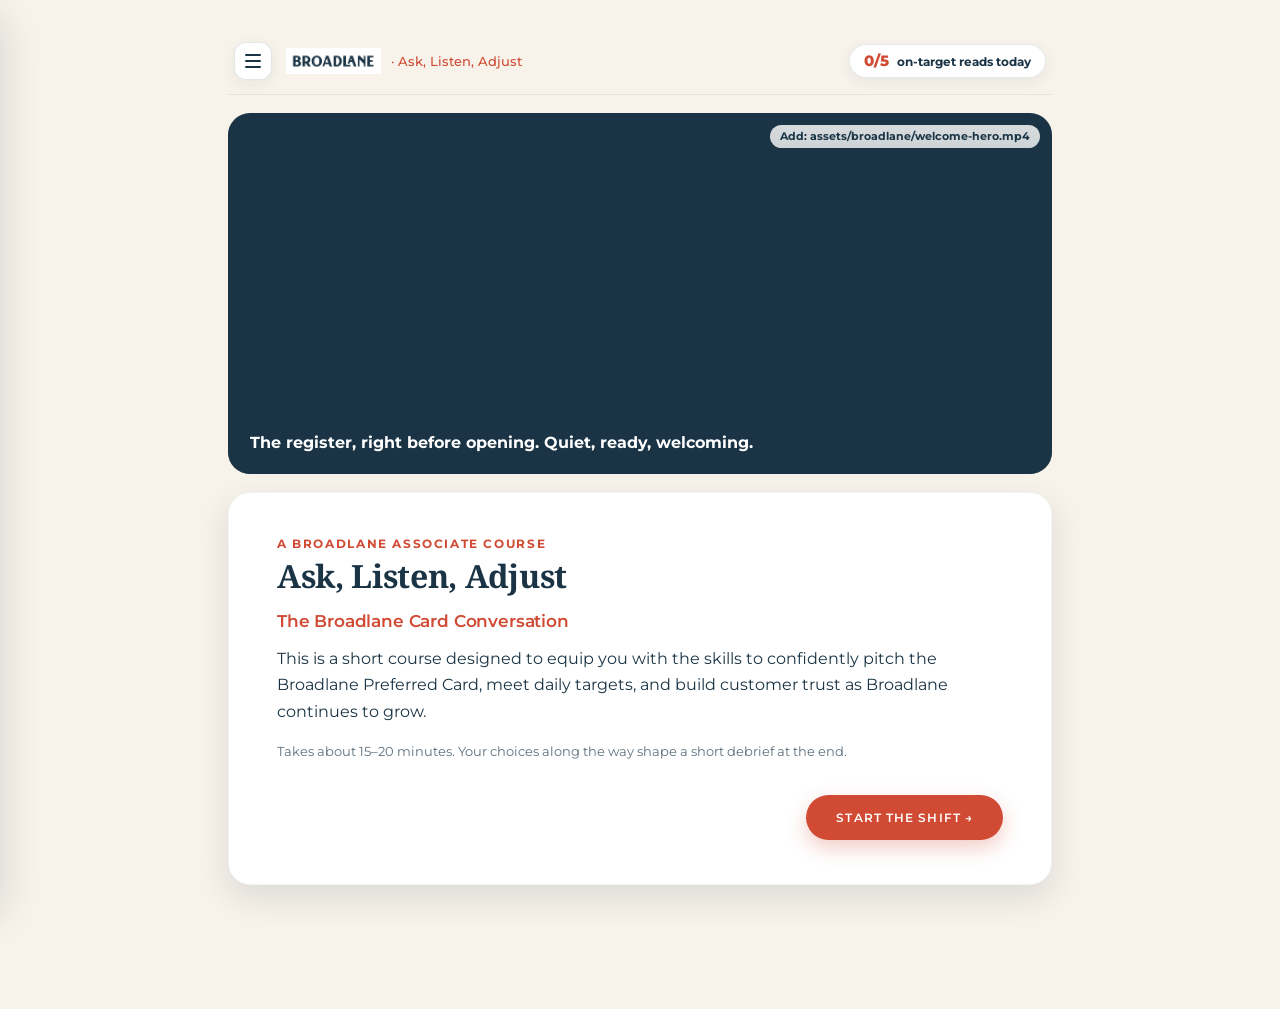
==== commit 040efeb6: "Update Broadlane_Course_AskListenAdjust.html" ====
--- a/projects/Broadlane_Course_AskListenAdjust.html
+++ b/projects/Broadlane_Course_AskListenAdjust.html
@@ -582,7 +582,7 @@
       <span></span><span></span><span></span>
     </button>
     <div class="rail-brand">
-      <img class="brand-logo" src="assets/broadlane/broadlane-logo.png" alt="Broadlane" onerror="this.style.display='none'; this.nextElementSibling.style.display='inline';">
+      <img class="brand-logo" src="/assets/broadlane/broadlane-logo.PNG" alt="Broadlane" onerror="this.style.display='none'; this.nextElementSibling.style.display='inline';">
       <span class="brand-logo-fallback">BROADLANE</span>
       <span class="brand-sub">&middot; Ask, Listen, Adjust</span>
     </div>
@@ -605,7 +605,7 @@
     <section class="screen" data-screen="welcome">
       <div class="bg-video-wrap">
         <!-- VIDEO SLOT: welcome-hero.mp4, the register right before opening, quiet/warm morning light -->
-        <video autoplay muted loop playsinline><source src="assets/broadlane/welcome-hero.mp4" type="video/mp4"></video>
+        <video autoplay muted loop playsinline><source src="/assets/broadlane/welcome-hero.mp4" type="video/mp4"></video>
         <span class="asset-missing-badge">Add: assets/broadlane/welcome-hero.mp4</span>
         <div class="video-overlay"><div class="video-caption">The register, right before opening. Quiet, ready, welcoming.</div></div>
       </div>
@@ -644,7 +644,7 @@
       <div class="card no-pad brenda-chat-card">
         <div class="brenda-chat-presence">
           <div class="brenda-chat-portrait">
-            <img src="assets/broadlane/brenda-avatar.png" alt="" onerror="this.style.display='none'; this.nextElementSibling.style.display='flex';">
+            <img src="/assets/broadlane/brenda-avatar.png" alt="" onerror="this.style.display='none'; this.nextElementSibling.style.display='flex';">
             <div class="missing-note" style="display:none;">ADD PHOTO<br>assets/broadlane/brenda-avatar.png</div>
           </div>
           <div class="brenda-chat-presence-body">
@@ -654,7 +654,7 @@
           </div>
         </div>
         <div class="brenda-briefing">
-          <div class="briefing-audio briefing-audio-top" data-audio-player data-audio-src="assets/broadlane/welcome-brenda-briefing.mp3">
+          <div class="briefing-audio briefing-audio-top" data-audio-player data-audio-src="/assets/broadlane/welcome-brenda-briefing.mp3">
             <button type="button" class="briefing-audio-btn" data-audio-toggle aria-label="Play audio" aria-pressed="false">
               <svg class="icon-play" viewBox="0 0 24 24" fill="currentColor"><path d="M8 5.5v13l11-6.5z"/></svg>
             </button>
@@ -712,7 +712,7 @@
       <div class="card">
         <h2>Before you can talk about it, know it.</h2>
         <p>A customer's about to ask you something about the card. Let's make sure you've got warm, simple answers ready.</p>
-        <div class="photo-scene" data-audio-auto="assets/broadlane/m1-intro-customer.mp3"><p style="margin:0;"><strong>Customer</strong> — "Oh, what's this card you guys have?"</p></div>
+        <div class="photo-scene" data-audio-auto="/assets/broadlane/m1-intro-customer.mp3"><p style="margin:0;"><strong>Customer</strong> — "Oh, what's this card you guys have?"</p></div>
         <div class="nav-row"><span></span><button class="btn btn-primary" data-next>See the card details →</button></div>
       </div>
     </section>
@@ -730,7 +730,8 @@
           <span class="eyebrow">Broadlane Preferred Card</span>
           <h2 class="serif-accent" style="font-size:1.4rem;">Save More on Every Visit</h2>
           <div class="inline-image-slot">
-            <div class="missing-note">ADD IMAGE<br>assets/broadlane/m1-save-more.png<br><small>Preferred Card product shot or lifestyle image</small></div>
+            <img src="/assets/broadlane/m1-save-more.PNG" alt="" style="width:100%;height:100%;object-fit:cover;" onerror="this.style.display='none'; this.nextElementSibling.style.display='block';">
+            <div class="missing-note" style="display:none;">ADD IMAGE<br>assets/broadlane/m1-save-more.png<br><small>Preferred Card product shot or lifestyle image</small></div>
           </div>
         </div>
         <div class="tab-panel" data-tab-panel="works">
@@ -752,7 +753,7 @@
       <div class="module-tag"><span class="dot"></span>Module 1 · Quick Check</div>
       <div class="card">
         <h2>Quick check</h2>
-        <div class="photo-scene" data-audio-auto="assets/broadlane/m1-quiz-customer.mp3"><p style="margin:0;"><strong>Customer</strong> — "Does the $25 off apply next time I shop too?"</p></div>
+        <div class="photo-scene" data-audio-auto="/assets/broadlane/m1-quiz-customer.mp3"><p style="margin:0;"><strong>Customer</strong> — "Does the $25 off apply next time I shop too?"</p></div>
         <div class="choice-list" data-single-select="m1-quiz" data-category="pitch" data-scored="true">
           <div class="choice-item">
             <button class="choice" data-value="today-only" data-good="true"><span class="badge">A</span><span>"The $25 is just for today. After that, it's all about the rewards program building up."</span></button>
@@ -772,7 +773,7 @@
       <div class="module-tag"><span class="dot"></span>Module 2 · Build the Basket</div>
       <div class="bg-video-wrap">
         <!-- VIDEO SLOT: module2-checkout-lane.mp4, items crossing a checkout belt, close-up hands, natural light -->
-        <video autoplay muted loop playsinline><source src="assets/broadlane/module2-checkout-lane.mp4" type="video/mp4"></video>
+        <video autoplay muted loop playsinline><source src="/assets/broadlane/module2-checkout-lane.mp4" type="video/mp4"></video>
         <span class="asset-missing-badge">Add: assets/broadlane/module2-checkout-lane.mp4</span>
         <div class="video-overlay"><div class="video-caption">Before you say a word about the card, look at what's in the basket.</div></div>
       </div>
@@ -921,9 +922,9 @@
       <div class="module-tag"><span class="dot"></span>Module 3 · Part B, Customer 1</div>
       <div class="story-grid" style="grid-template-columns:1fr 1.15fr;">
         <div class="story-left">
-          <div class="photo-slot customer" style="aspect-ratio:3/4;"><span class="who-label">Customer</span><div class="missing-note">ADD PHOTO<br>assets/broadlane/m3b1-customer.png</div></div>
+          <div class="photo-slot customer" style="aspect-ratio:3/4;"><span class="who-label">Customer</span><img src="/assets/broadlane/m3b1-customer.png" alt="" style="width:100%;height:100%;object-fit:cover;" onerror="this.style.display='none'; this.nextElementSibling.style.display='flex';"><div class="missing-note" style="display:none;">ADD PHOTO<br>assets/broadlane/m3b1-customer.png</div></div>
           <p class="customer-context">Browsing the card display, curious</p>
-          <p class="cust-quote" data-audio-auto="assets/broadlane/m3b-1-customer.mp3">"So how does this card work, and what do I get with it?"</p>
+          <p class="cust-quote" data-audio-auto="/assets/broadlane/m3b-1-customer.mp3">"So how does this card work, and what do I get with it?"</p>
         </div>
         <div class="story-right">
           <div class="panel-body">
@@ -948,9 +949,9 @@
       <div class="module-tag"><span class="dot"></span>Module 3 · Part B, Customer 2</div>
       <div class="story-grid" style="grid-template-columns:1fr 1.15fr;">
         <div class="story-left">
-          <div class="photo-slot customer" style="aspect-ratio:3/4;"><span class="who-label">Customer</span><div class="missing-note">ADD PHOTO<br>assets/broadlane/m3b2-customer.png</div></div>
+          <div class="photo-slot customer" style="aspect-ratio:3/4;"><span class="who-label">Customer</span><img src="/assets/broadlane/m3b2-customer.png" alt="" style="width:100%;height:100%;object-fit:cover;" onerror="this.style.display='none'; this.nextElementSibling.style.display='flex';"><div class="missing-note" style="display:none;">ADD PHOTO<br>assets/broadlane/m3b2-customer.png</div></div>
           <p class="customer-context">Checking phone, glancing at the door</p>
-          <p class="cust-quote" data-audio-auto="assets/broadlane/m3b-2-customer.mp3">"Sorry, I'm in a bit of a hurry."</p>
+          <p class="cust-quote" data-audio-auto="/assets/broadlane/m3b-2-customer.mp3">"Sorry, I'm in a bit of a hurry."</p>
         </div>
         <div class="story-right">
           <div class="panel-body">
@@ -975,9 +976,9 @@
       <div class="module-tag"><span class="dot"></span>Module 3 · Part B, Customer 3</div>
       <div class="story-grid" style="grid-template-columns:1fr 1.15fr;">
         <div class="story-left">
-          <div class="photo-slot customer" style="aspect-ratio:3/4;"><span class="who-label">Customer</span><div class="missing-note">ADD PHOTO<br>assets/broadlane/m3b3-customer.png</div></div>
+          <div class="photo-slot customer" style="aspect-ratio:3/4;"><span class="who-label">Customer</span><img src="/assets/broadlane/m3b3-customer.png" alt="" style="width:100%;height:100%;object-fit:cover;" onerror="this.style.display='none'; this.nextElementSibling.style.display='flex';"><div class="missing-note" style="display:none;">ADD PHOTO<br>assets/broadlane/m3b3-customer.png</div></div>
           <p class="customer-context">Holding a competitor's store card, says little</p>
-          <p class="cust-quote" data-audio-auto="assets/broadlane/m3b-3-customer.mp3">"I already have a card. I'm good."</p>
+          <p class="cust-quote" data-audio-auto="/assets/broadlane/m3b-3-customer.mp3">"I already have a card. I'm good."</p>
         </div>
         <div class="story-right">
           <div class="panel-body">
@@ -1017,7 +1018,7 @@
       <div class="module-tag"><span class="dot"></span>Module 5 · The Decision Chain</div>
       <div class="bg-video-wrap">
         <!-- VIDEO SLOT: module5-branching.mp4, one continuous checkout interaction, coat purchase, calm/natural -->
-        <video autoplay muted loop playsinline><source src="assets/broadlane/module5-branching.mp4" type="video/mp4"></video>
+        <video autoplay muted loop playsinline><source src="/assets/broadlane/module5-branching.mp4" type="video/mp4"></video>
         <span class="asset-missing-badge">Add: assets/broadlane/module5-branching.mp4</span>
         <div class="video-overlay"><div class="video-caption">One customer. Three decisions that build on each other.</div></div>
       </div>
@@ -1072,10 +1073,10 @@
       <div class="card">
         <div class="scenario-panel">
           <div class="scenario-grid">
-            <div class="story-photo-slot" style="aspect-ratio:3/4;"><div class="missing-note">ADD PHOTO<br>assets/broadlane/m5-d3-customer.png</div></div>
+            <div class="story-photo-slot" style="aspect-ratio:3/4;"><img src="/assets/broadlane/m5-d3-customer.png" alt="" style="width:100%;height:100%;object-fit:cover;" onerror="this.style.display='none'; this.nextElementSibling.style.display='flex';"><div class="missing-note" style="display:none;">ADD PHOTO<br>assets/broadlane/m5-d3-customer.png</div></div>
             <div>
               <p class="customer-context">Customer pausing, phone in hand, weighing it over</p>
-              <p class="cust-quote" data-audio-auto="assets/broadlane/m5-d3-customer.mp3">The customer gives a non-committal shrug: "I mean, I guess. Is it one of those things where it takes forever to sign up and ruins my credit score?"</p>
+              <p class="cust-quote" data-audio-auto="/assets/broadlane/m5-d3-customer.mp3">The customer gives a non-committal shrug: "I mean, I guess. Is it one of those things where it takes forever to sign up and ruins my credit score?"</p>
             </div>
           </div>
         </div>
@@ -1094,7 +1095,7 @@
             <div class="inline-feedback" data-feedback-for="c"></div>
           </div>
         </div>
-        <div class="outcome-note" id="m5d3-outcome" style="display:none;" data-audio-onreveal="assets/broadlane/m5-d3-outcome.mp3">
+        <div class="outcome-note" id="m5d3-outcome" style="display:none;" data-audio-onreveal="/assets/broadlane/m5-d3-outcome.mp3">
           <span>The customer gives a small nod, looks back at the register screen: <em>"Alright, if it's just a soft check, let's see if I qualify so I can grab that discount."</em></span>
         </div>
         <div class="nav-row"><span></span><button class="btn btn-primary" data-next disabled data-requires="m5-d3">Bonus Round →</button></div>
@@ -1125,14 +1126,14 @@
     <section class="screen" data-screen="debrief">
       <div class="bg-video-wrap" style="aspect-ratio:16/6;">
         <!-- VIDEO SLOT: debrief-endofshift.mp4, same checkout counter, quiet, register closed, dim warm light -->
-        <video autoplay muted loop playsinline><source src="assets/broadlane/debrief-endofshift.mp4" type="video/mp4"></video>
+        <video autoplay muted loop playsinline><source src="/assets/broadlane/debrief-endofshift.mp4" type="video/mp4"></video>
         <span class="asset-missing-badge">Add: assets/broadlane/debrief-endofshift.mp4</span>
         <div class="video-overlay"><div class="video-caption">End of shift. Register closed. Quiet.</div></div>
       </div>
       <div class="card no-pad shift-debrief">
         <div class="shift-debrief-brenda">
           <div class="shift-debrief-avatar">
-            <img src="assets/broadlane/brenda-avatar.png" alt="" onerror="this.style.display='none'; this.nextElementSibling.style.display='flex';">
+            <img src="/assets/broadlane/brenda-avatar.png" alt="" onerror="this.style.display='none'; this.nextElementSibling.style.display='flex';">
             <div class="missing-note" style="display:none;">ADD PHOTO<br>assets/broadlane/brenda-avatar.png</div>
           </div>
           <div>
@@ -1179,7 +1180,7 @@
         <h2>One small cue. Big impact.</h2>
         <div class="mentor-banner">
           <div class="avatar-wrap">
-            <img src="assets/broadlane/brenda-avatar.png" alt="" onerror="this.style.display='none'; this.nextElementSibling.style.display='flex';">
+            <img src="/assets/broadlane/brenda-avatar.png" alt="" onerror="this.style.display='none'; this.nextElementSibling.style.display='flex';">
             <div class="missing-note" style="display:none;">ADD PHOTO<br>assets/broadlane/brenda-avatar.png</div>
             <span class="manager-badge">Manager</span>
           </div>
@@ -1328,9 +1329,9 @@
         <div class="story-scenario-tag">${v.scenario}</div>
         <div class="scenario-panel">
           <div class="scenario-grid">
-            <div class="story-photo-slot" style="aspect-ratio:3/4;"><div class="missing-note">ADD PHOTO<br>assets/broadlane/${v.photo}</div></div>
+            <div class="story-photo-slot" style="aspect-ratio:3/4;"><img src="/assets/broadlane/${v.photo}" alt="" style="width:100%;height:100%;object-fit:cover;" onerror="this.style.display='none'; this.nextElementSibling.style.display='flex';"><div class="missing-note" style="display:none;">ADD PHOTO<br>assets/broadlane/${v.photo}</div></div>
             <div>
-              <p class="cust-quote" data-audio-auto="assets/broadlane/m4-${v.id}.mp3">"${v.customerQuote}"</p>
+              <p class="cust-quote" data-audio-auto="/assets/broadlane/m4-${v.id}.mp3">"${v.customerQuote}"</p>
               <h3 style="font-size:1.1rem; margin-top:20px;">${v.headline}</h3>
               <p style="margin-bottom:0;">${v.situation}</p>
             </div>
@@ -1351,7 +1352,7 @@
       <div class="card">
         <div class="panel-head">💬 HANDLE THE PUSHBACK</div>
         <p class="section-label" style="color:var(--rust);">CUSTOMER PUSHBACK</p>
-        <p class="cust-quote" data-audio-auto="assets/broadlane/m4-${v.id}-2.mp3">"${v.pushback}"</p>
+        <p class="cust-quote" data-audio-auto="/assets/broadlane/m4-${v.id}-2.mp3">"${v.pushback}"</p>
         <p class="section-label" style="margin-top:26px;">HOW DO YOU RESPOND?</p>
         ${choiceListHTML(`m4-${v.id}-respond`, 'pushback', v.respondChoices, v.opensCard)}
         <div class="nav-row"><span></span><button class="btn btn-primary" data-next disabled data-requires="m4-${v.id}-respond">${nextLabel}</button></div>
@@ -1451,7 +1452,7 @@
   // so tag it the same way as the rest of the customer lines for the auto-play system.
   (function tagRemainingCustomerAudio(){
     const m5d1 = document.querySelector('[data-screen="m5-d1"] .photo-scene');
-    if(m5d1) m5d1.dataset.audioAuto = 'assets/broadlane/m5-d1-customer.mp3';
+    if(m5d1) m5d1.dataset.audioAuto = '/assets/broadlane/m5-d1-customer.mp3';
   })();
 
   // ---------- Manual narration player: play/pause toggle, icon stays a static play glyph, resumes from wherever it was paused ----------
@@ -1610,7 +1611,7 @@
       total += item.price;
       const row = document.createElement('div');
       row.className = 'product-row';
-      row.innerHTML = `<div class="product-thumb"><img src="assets/broadlane/${item.img}" alt="" onerror="this.style.display='none'; this.nextElementSibling.style.display='flex';"><span class="thumb-fallback">IMG</span></div><div class="product-name">${item.name}</div><div class="product-price">$${item.price}</div>`;
+      row.innerHTML = `<div class="product-thumb"><img src="/assets/broadlane/${item.img}" alt="" onerror="this.style.display='none'; this.nextElementSibling.style.display='flex';"><span class="thumb-fallback">IMG</span></div><div class="product-name">${item.name}</div><div class="product-price">$${item.price}</div>`;
       tray.appendChild(row);
     });
     totalEl.textContent = `$${total}`;
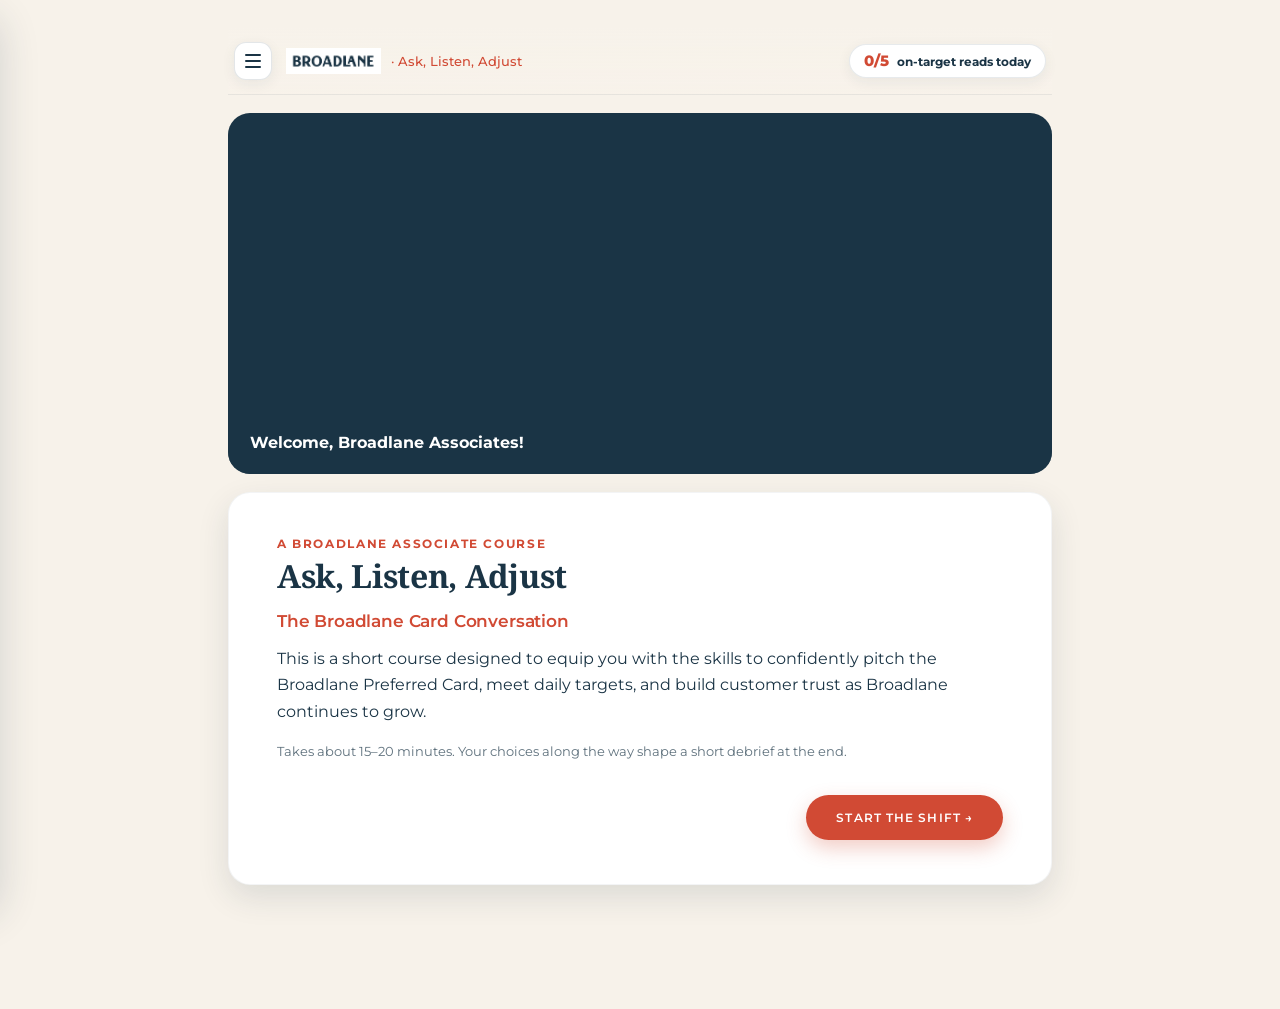
==== commit 46cd79ed: "Update Broadlane_Course_AskListenAdjust.html" ====
--- a/projects/Broadlane_Course_AskListenAdjust.html
+++ b/projects/Broadlane_Course_AskListenAdjust.html
@@ -606,8 +606,7 @@
       <div class="bg-video-wrap">
         <!-- VIDEO SLOT: welcome-hero.mp4, the register right before opening, quiet/warm morning light -->
         <video autoplay muted loop playsinline><source src="/assets/broadlane/welcome-hero.mp4" type="video/mp4"></video>
-        <span class="asset-missing-badge">Add: assets/broadlane/welcome-hero.mp4</span>
-        <div class="video-overlay"><div class="video-caption">The register, right before opening. Quiet, ready, welcoming.</div></div>
+        <div class="video-overlay"><div class="video-caption">Welcome, Broadlane Associates!</div></div>
       </div>
       <div class="card">
         <span class="eyebrow">A Broadlane Associate Course</span>
@@ -730,7 +729,7 @@
           <span class="eyebrow">Broadlane Preferred Card</span>
           <h2 class="serif-accent" style="font-size:1.4rem;">Save More on Every Visit</h2>
           <div class="inline-image-slot">
-            <img src="/assets/broadlane/m1-save-more.PNG" alt="" style="width:100%;height:100%;object-fit:cover;" onerror="this.style.display='none'; this.nextElementSibling.style.display='block';">
+            <img src="/assets/broadlane/m1-save-more.png" alt="" style="width:100%;height:100%;object-fit:cover;" onerror="this.style.display='none'; this.nextElementSibling.style.display='block';">
             <div class="missing-note" style="display:none;">ADD IMAGE<br>assets/broadlane/m1-save-more.png<br><small>Preferred Card product shot or lifestyle image</small></div>
           </div>
         </div>
@@ -774,7 +773,6 @@
       <div class="bg-video-wrap">
         <!-- VIDEO SLOT: module2-checkout-lane.mp4, items crossing a checkout belt, close-up hands, natural light -->
         <video autoplay muted loop playsinline><source src="/assets/broadlane/module2-checkout-lane.mp4" type="video/mp4"></video>
-        <span class="asset-missing-badge">Add: assets/broadlane/module2-checkout-lane.mp4</span>
         <div class="video-overlay"><div class="video-caption">Before you say a word about the card, look at what's in the basket.</div></div>
       </div>
       <div class="card">
@@ -1019,7 +1017,6 @@
       <div class="bg-video-wrap">
         <!-- VIDEO SLOT: module5-branching.mp4, one continuous checkout interaction, coat purchase, calm/natural -->
         <video autoplay muted loop playsinline><source src="/assets/broadlane/module5-branching.mp4" type="video/mp4"></video>
-        <span class="asset-missing-badge">Add: assets/broadlane/module5-branching.mp4</span>
         <div class="video-overlay"><div class="video-caption">One customer. Three decisions that build on each other.</div></div>
       </div>
       <div class="card">
@@ -1049,7 +1046,7 @@
     <section class="screen" data-screen="m5-d2">
       <div class="module-tag"><span class="dot"></span>Module 5 · Decision 2, Your Pitch</div>
       <div class="card">
-        <h2>How do you introduce the Preferred Card?</h2>
+        <h2 data-audio-auto="/assets/broadlane/m5-d1-customer.mp3">How do you introduce the Preferred Card?</h2>
         <div class="choice-list" data-single-select="m5-d2" data-category="pitch" data-scored="true">
           <div class="choice-item">
             <button class="choice" data-value="a" data-good="false"><span class="badge">A</span><span>"By the way, if you open a Preferred Card today, that coat drops from $120 down to $95 right now."</span></button>
@@ -1127,7 +1124,6 @@
       <div class="bg-video-wrap" style="aspect-ratio:16/6;">
         <!-- VIDEO SLOT: debrief-endofshift.mp4, same checkout counter, quiet, register closed, dim warm light -->
         <video autoplay muted loop playsinline><source src="/assets/broadlane/debrief-endofshift.mp4" type="video/mp4"></video>
-        <span class="asset-missing-badge">Add: assets/broadlane/debrief-endofshift.mp4</span>
         <div class="video-overlay"><div class="video-caption">End of shift. Register closed. Quiet.</div></div>
       </div>
       <div class="card no-pad shift-debrief">
@@ -1332,8 +1328,7 @@
             <div class="story-photo-slot" style="aspect-ratio:3/4;"><img src="/assets/broadlane/${v.photo}" alt="" style="width:100%;height:100%;object-fit:cover;" onerror="this.style.display='none'; this.nextElementSibling.style.display='flex';"><div class="missing-note" style="display:none;">ADD PHOTO<br>assets/broadlane/${v.photo}</div></div>
             <div>
               <p class="cust-quote" data-audio-auto="/assets/broadlane/m4-${v.id}.mp3">"${v.customerQuote}"</p>
-              <h3 style="font-size:1.1rem; margin-top:20px;">${v.headline}</h3>
-              <p style="margin-bottom:0;">${v.situation}</p>
+              <p style="font-family:var(--font-body); font-weight:700; font-size:1.05rem; color:var(--navy); margin:20px 0 0;">How would you introduce the card?</p>
             </div>
           </div>
         </div>
@@ -1416,7 +1411,20 @@
   railBackdrop.addEventListener('click', closeDrawer);
   document.addEventListener('keydown', (e)=>{ if(e.key==='Escape') closeDrawer(); });
 
+  // ---------- Audio control: a single shared registry so any active clip (auto-played
+  // customer lines, the outcome reveal, or the manual Brenda narration player) can be
+  // stopped on demand from screen navigation or answer selection. ----------
+  const activeAudios = new Set();
+  function stopAllAudio(){
+    activeAudios.forEach(a=>{
+      try{ a.pause(); }catch(e){ /* ignore */ }
+      if(a._onStop){ try{ a._onStop(); }catch(e){ /* ignore */ } }
+    });
+    activeAudios.clear();
+  }
+
   function showScreen(i){
+    stopAllAudio();
     screens.forEach((s,idx)=>s.classList.toggle('active', idx===i));
     current=i; updateRail();
     window.scrollTo({top:0, behavior:'smooth'});
@@ -1440,20 +1448,17 @@
 
   // ---------- Customer audio: plays automatically, no button, no click needed ----------
   // Learner-reply audio was removed entirely per course direction; only customer lines play.
+  // Stops any other active clip first so only one plays at a time (and so navigation/answer
+  // clicks reliably cut off whatever was playing).
   function playAudio(src){
     if(!src) return;
+    stopAllAudio();
     try{
       const audio = new Audio(src);
-      audio.play().catch(()=>{ /* asset not yet attached, fail silently */ });
+      audio.addEventListener('ended', ()=>{ activeAudios.delete(audio); });
+      audio.play().then(()=>{ activeAudios.add(audio); }).catch(()=>{ /* asset not yet attached, fail silently */ });
     }catch(e){ /* ignore */ }
   }
-
-  // m5-d1's narrated customer scene doesn't ship with an inline audio tag in the markup,
-  // so tag it the same way as the rest of the customer lines for the auto-play system.
-  (function tagRemainingCustomerAudio(){
-    const m5d1 = document.querySelector('[data-screen="m5-d1"] .photo-scene');
-    if(m5d1) m5d1.dataset.audioAuto = '/assets/broadlane/m5-d1-customer.mp3';
-  })();
 
   // ---------- Manual narration player: play/pause toggle, icon stays a static play glyph, resumes from wherever it was paused ----------
   (function initNarrationPlayers(){
@@ -1469,14 +1474,17 @@
       btn.addEventListener('click', ()=>{
         if(!audio){
           audio = new Audio(src);
+          audio._onStop = ()=>{ setPlayingState(false); };
           // currentTime is untouched by pause(), so clicking play again always resumes mid-line.
-          audio.addEventListener('ended', ()=>{ audio.currentTime = 0; setPlayingState(false); });
+          audio.addEventListener('ended', ()=>{ audio.currentTime = 0; setPlayingState(false); activeAudios.delete(audio); });
         }
         if(audio.paused){
-          audio.play().catch(()=>{ /* asset not yet attached, fail silently */ });
+          stopAllAudio();
+          audio.play().then(()=>{ activeAudios.add(audio); }).catch(()=>{ /* asset not yet attached, fail silently */ });
           setPlayingState(true);
         } else {
           audio.pause();
+          activeAudios.delete(audio);
           setPlayingState(false);
         }
       });
@@ -1538,6 +1546,7 @@
     const category = group.dataset.category;
     group.querySelectorAll('.choice').forEach(btn=>{
       btn.addEventListener('click', ()=>{
+        stopAllAudio();
         const val = btn.dataset.value;
         const good = btn.dataset.good==='true';
         group.querySelectorAll('.choice').forEach(b=>{
